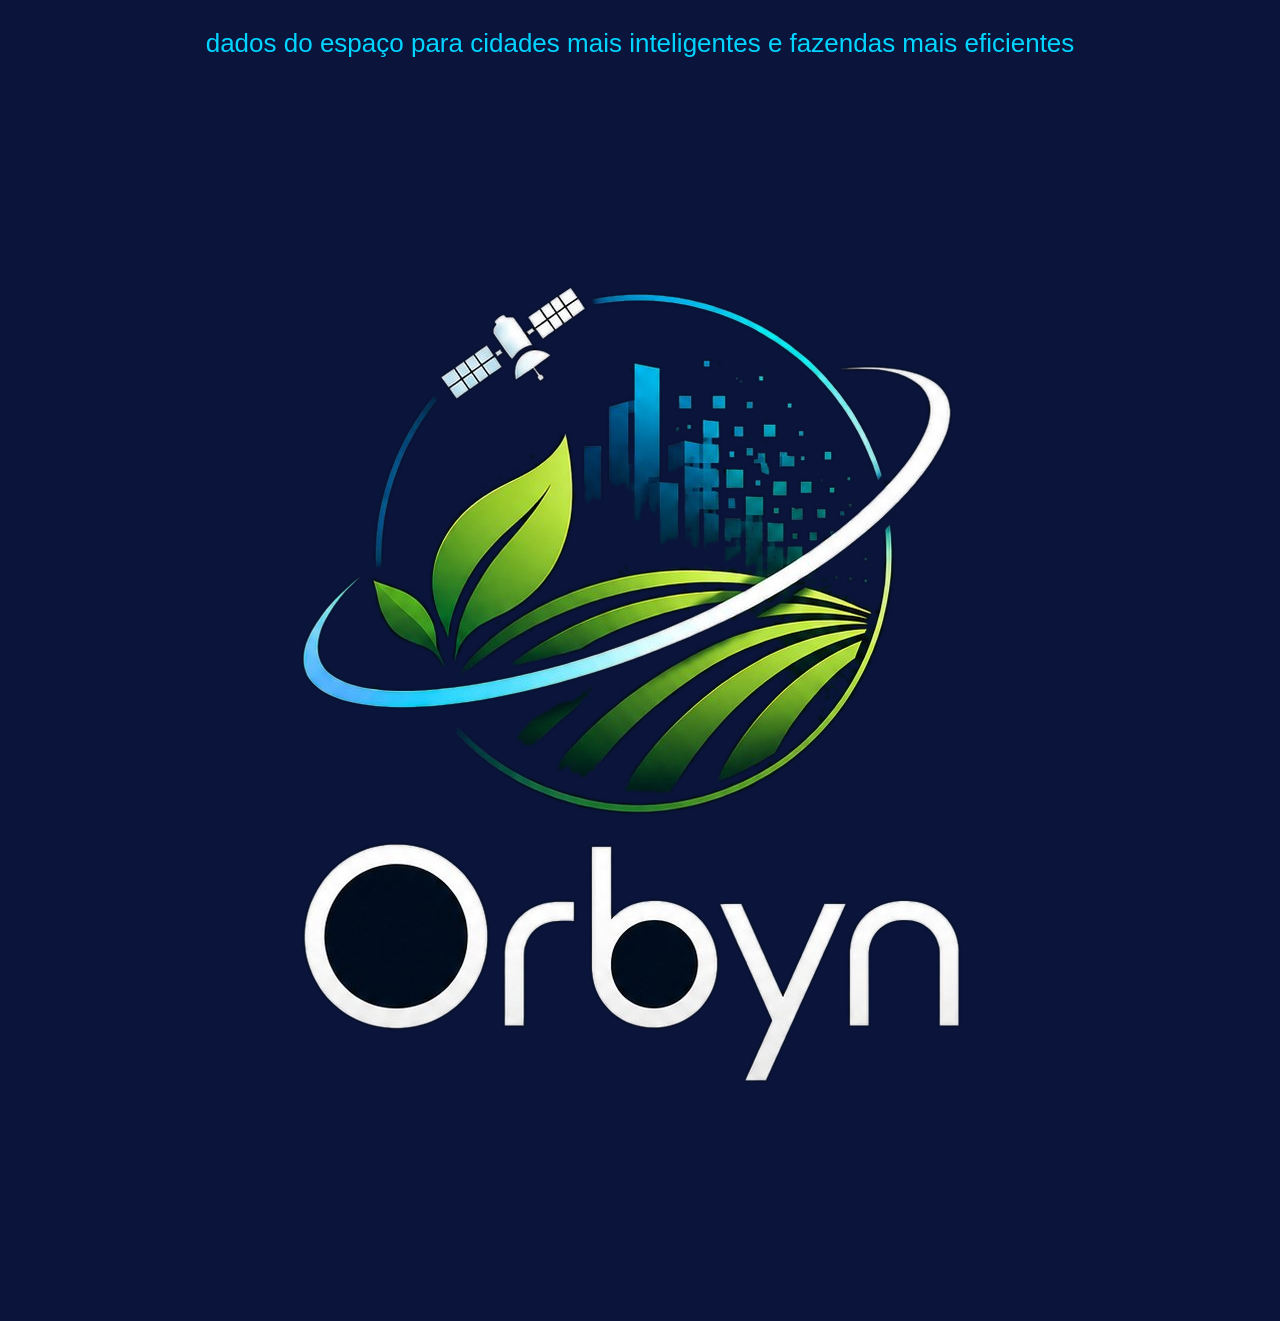
==== view/index.html @ e63648c9 "updt" ====
<!DOCTYPE html>
<html lang="en">
<head>
    <meta charset="UTF-8">
    <meta name="viewport" content="width=, initial-scale=1.0">
    <title>Orbyn</title>
    <link rel="stylesheet" href="style/style.css">
</head>
<body>      
<h1 class="frase">
 dados do espaço para cidades mais inteligentes e fazendas mais eficientes
</h1>

<section>
<img src="img/orbyn_logo_sem_fundo (1).png" >
</section>

</body>
</html>
---- view/style/style.css ----
*{margin:0;padding:0;box-sizing:border-box}
body{
  background:#0b153b;
  color:#18c944;
  font:17px/1.8 Nunito,sans-serif
}
a{text-decoration:none;color:inherit}
img{max-width:100%;display:block}

.hero{
  text-align:center;
  padding:100px 20px 80px;
  background:
  radial-gradient(circle at 30% 0%,#013644c0,transparent 60%),
  radial-gradient(circle at 80% 80%,#3708cf8a,transparent 55%)
}  
.frase{
  text-align:center;
  font-size:26px;
  font-weight:400;
  margin-top:20px;
  color: #00d4ff;
  font-family: Verdana, Geneva, Tahoma, sans-serif;
}
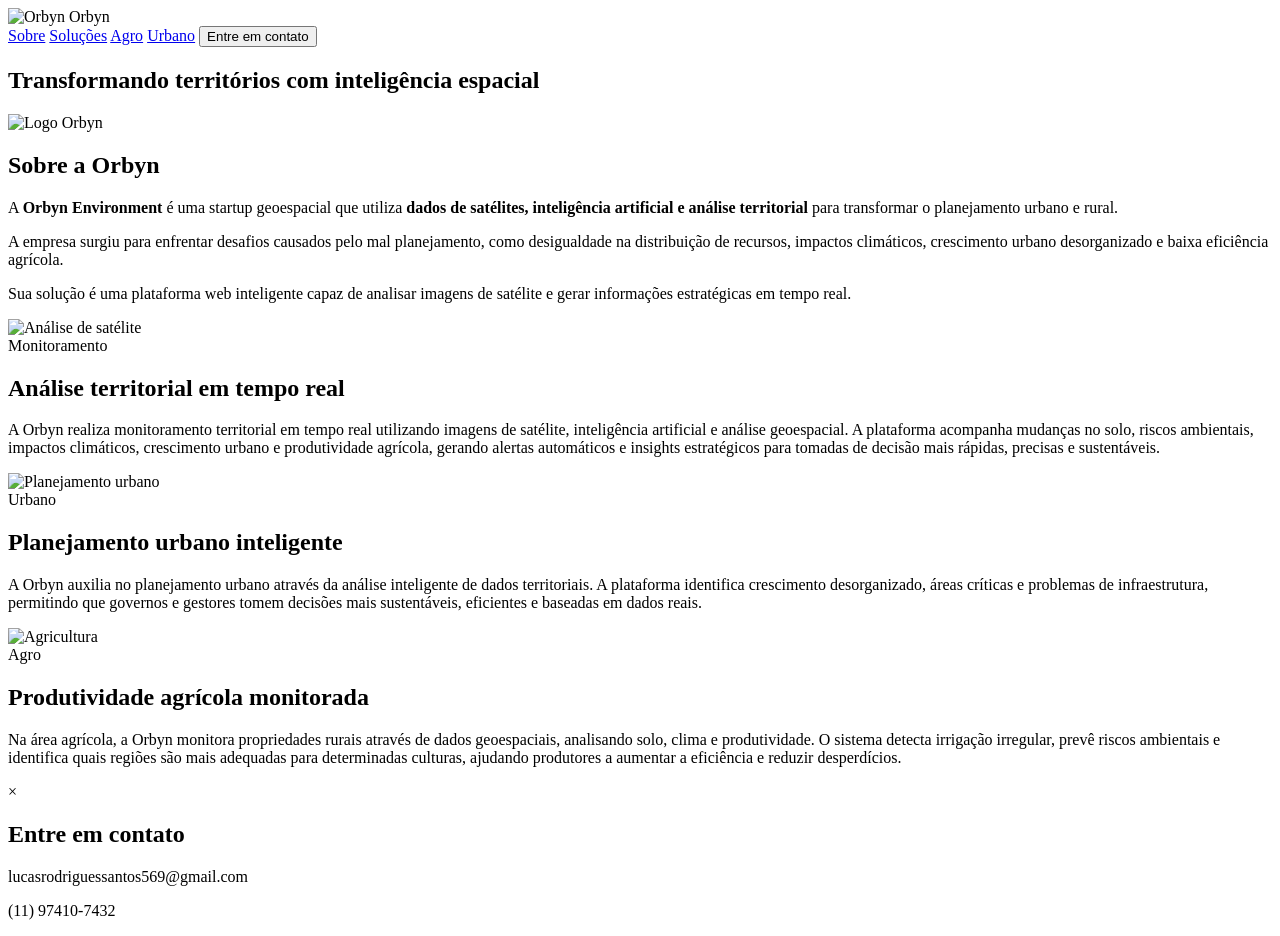
==== commit 291471a5: "Update index.html" ====
--- a/view/index.html
+++ b/view/index.html
@@ -1,20 +1,159 @@
+<!DOCTYPE html>
+<html lang="pt-BR">
+<head>
+<meta charset="UTF-8">
+<meta name="viewport" content="width=device-width, initial-scale=1.0">
 
-<!DOCTYPE html>
-<html lang="en">
-<head>
-    <meta charset="UTF-8">
-    <meta name="viewport" content="width=, initial-scale=1.0">
-    <title>Orbyn</title>
-    <link rel="stylesheet" href="style/style.css">
+<title>Orbyn</title>
+
+<link rel="stylesheet" href="style.css">
+
+<link rel="preconnect" href="https://fonts.googleapis.com">
+<link rel="preconnect" href="https://fonts.gstatic.com" crossorigin>
+
+<link href="https://fonts.googleapis.com/css2?family=Orbitron:wght@400;600;700&family=Inter:wght@300;400;500;600;700&display=swap" rel="stylesheet">
 </head>
-<body>      
+
+<body>
+
+<header class="cabecalho">
+
+<div class="logo-header">
+<img src="orbyn_logo_sem_fundo (1).png" alt="Orbyn">
+<span>Orbyn</span>
+</div>
+
+<nav class="menu">
+<a href="#sobre">Sobre</a>
+<a href="#solucoes">Soluções</a>
+<a href="#agricultura">Agro</a>
+<a href="#urbano">Urbano</a>
+
+<button class="btn-contato" onclick="abrirContato()">
+Entre em contato
+</button>
+
+</nav>
+
+</header>
+
+<section class="hero">
+
 <h1 class="frase">
- dados do espaço para cidades mais inteligentes e fazendas mais eficientes
+Transformando territórios com inteligência espacial
 </h1>
 
-<section>
-<img src="img/orbyn_logo_sem_fundo (1).png" >
+<img src="orbyn_logo_sem_fundo (1).png" alt="Logo Orbyn">
+
 </section>
+
+<section id="sobre" class="sobre-orbyn">
+
+<div class="sobre-texto">
+
+<h2>Sobre a Orbyn</h2>
+
+<p>
+A <strong>Orbyn Environment</strong> é uma startup geoespacial que utiliza
+<strong>dados de satélites, inteligência artificial e análise territorial</strong>
+para transformar o planejamento urbano e rural.
+</p>
+
+<p>
+A empresa surgiu para enfrentar desafios causados pelo mal planejamento,
+como desigualdade na distribuição de recursos, impactos climáticos,
+crescimento urbano desorganizado e baixa eficiência agrícola.
+</p>
+
+<p>
+Sua solução é uma plataforma web inteligente capaz de analisar imagens
+de satélite e gerar informações estratégicas em tempo real.
+</p>
+
+</div>
+
+</section>
+
+<section id="solucoes" class="secao-destaque">
+
+<img src="1.avif" alt="Análise de satélite">
+
+<div class="secao-texto">
+
+<span class="secao-tag">Monitoramento</span>
+
+<h2>Análise territorial em tempo real</h2>
+
+<p>
+A Orbyn realiza monitoramento territorial em tempo real utilizando imagens de satélite, inteligência artificial e análise geoespacial. A plataforma acompanha mudanças no solo, riscos ambientais, impactos climáticos, crescimento urbano e produtividade agrícola, gerando alertas automáticos e insights estratégicos para tomadas de decisão mais rápidas, precisas e sustentáveis.
+</p>
+
+</div>
+
+</section>
+
+<section id="urbano" class="secao-destaque invertida">
+
+<img src="2.avif" alt="Planejamento urbano">
+
+<div class="secao-texto">
+
+<span class="secao-tag">Urbano</span>
+
+<h2>Planejamento urbano inteligente</h2>
+
+<p>
+A Orbyn auxilia no planejamento urbano através da análise inteligente de dados territoriais. A plataforma identifica crescimento desorganizado, áreas críticas e problemas de infraestrutura, permitindo que governos e gestores tomem decisões mais sustentáveis, eficientes e baseadas em dados reais.
+</p>
+
+</div>
+
+</section>
+
+<section id="agricultura" class="secao-destaque">
+
+<img src="3.avif" alt="Agricultura">
+
+<div class="secao-texto">
+
+<span class="secao-tag">Agro</span>
+
+<h2>Produtividade agrícola monitorada</h2>
+
+<p>
+Na área agrícola, a Orbyn monitora propriedades rurais através de dados geoespaciais, analisando solo, clima e produtividade. O sistema detecta irrigação irregular, prevê riscos ambientais e identifica quais regiões são mais adequadas para determinadas culturas, ajudando produtores a aumentar a eficiência e reduzir desperdícios.
+</p>
+
+</div>
+
+</section>
+
+<div id="modalContato" class="modal">
+
+<div class="modal-box">
+
+<span class="fechar" onclick="fecharContato()">&times;</span>
+
+<h2>Entre em contato</h2>
+
+<p>lucasrodriguessantos569@gmail.com</p>
+<p>(11) 97410-7432</p>
+
+</div>
+
+</div>
+
+<script>
+
+function abrirContato(){
+document.getElementById("modalContato").style.display="flex";
+}
+
+function fecharContato(){
+document.getElementById("modalContato").style.display="none";
+}
+
+</script>
 
 </body>
 </html>
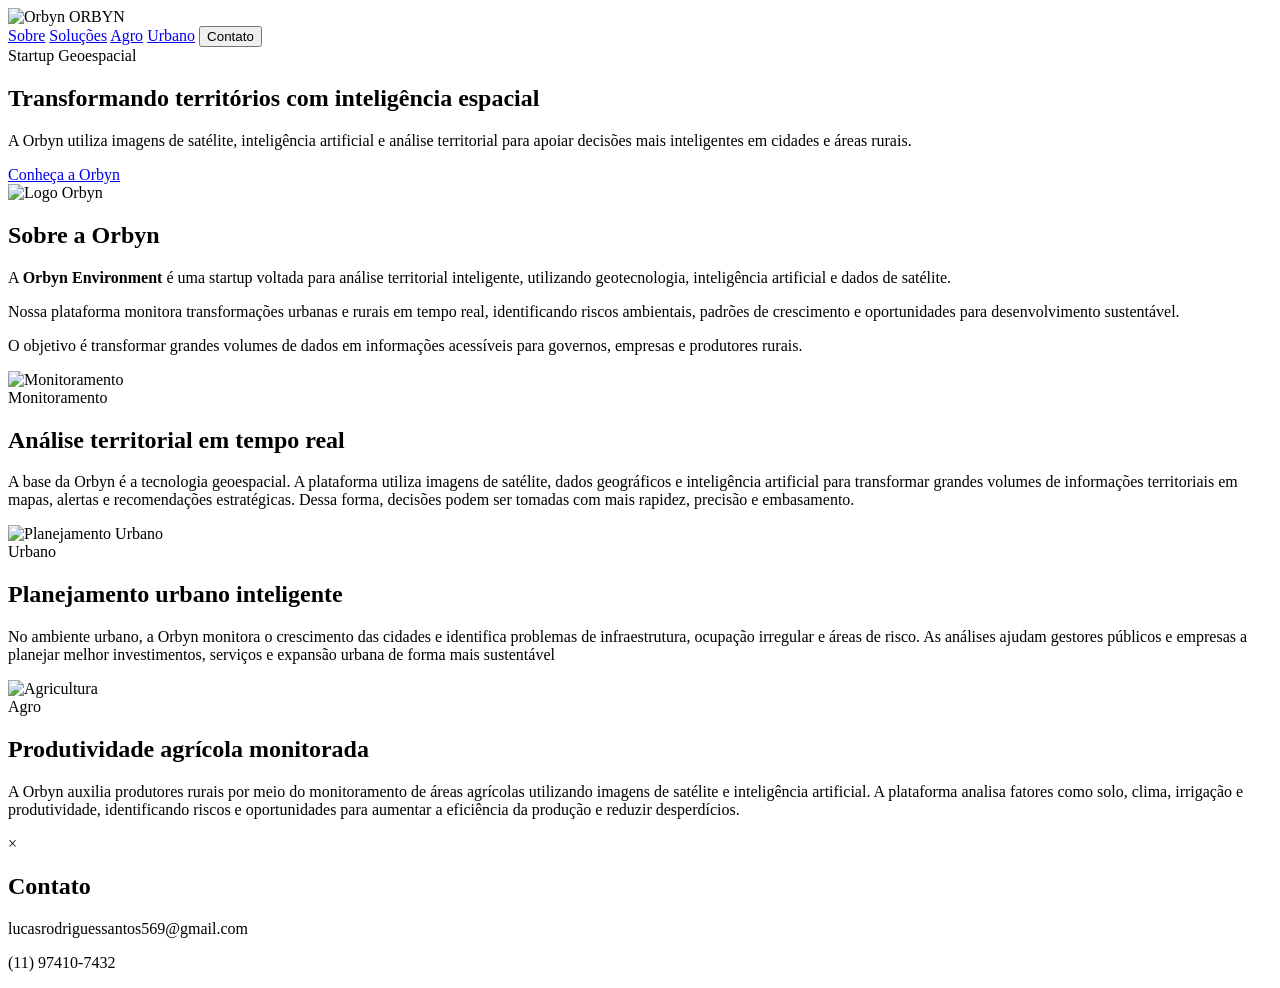
==== commit b80351e0: "Update index.html" ====
--- a/view/index.html
+++ b/view/index.html
@@ -1,10 +1,11 @@
 <!DOCTYPE html>
 <html lang="pt-BR">
+
 <head>
 <meta charset="UTF-8">
 <meta name="viewport" content="width=device-width, initial-scale=1.0">
 
-<title>Orbyn</title>
+<title>Orbyn Environment</title>
 
 <link rel="stylesheet" href="style.css">
 
@@ -20,7 +21,7 @@
 
 <div class="logo-header">
 <img src="orbyn_logo_sem_fundo (1).png" alt="Orbyn">
-<span>Orbyn</span>
+<span>ORBYN</span>
 </div>
 
 <nav class="menu">
@@ -30,20 +31,35 @@
 <a href="#urbano">Urbano</a>
 
 <button class="btn-contato" onclick="abrirContato()">
-Entre em contato
+Contato
 </button>
-
 </nav>
 
 </header>
 
 <section class="hero">
 
-<h1 class="frase">
+<div class="hero-texto">
+
+<span class="tag">Startup Geoespacial</span>
+
+<h1>
 Transformando territórios com inteligência espacial
 </h1>
 
+<p>
+A Orbyn utiliza imagens de satélite, inteligência artificial e análise territorial para apoiar decisões mais inteligentes em cidades e áreas rurais.
+</p>
+
+<a href="#sobre" class="btn-principal">
+Conheça a Orbyn
+</a>
+
+</div>
+
+<div class="hero-imagem">
 <img src="orbyn_logo_sem_fundo (1).png" alt="Logo Orbyn">
+</div>
 
 </section>
 
@@ -54,20 +70,15 @@
 <h2>Sobre a Orbyn</h2>
 
 <p>
-A <strong>Orbyn Environment</strong> é uma startup geoespacial que utiliza
-<strong>dados de satélites, inteligência artificial e análise territorial</strong>
-para transformar o planejamento urbano e rural.
+A <strong>Orbyn Environment</strong> é uma startup voltada para análise territorial inteligente, utilizando geotecnologia, inteligência artificial e dados de satélite.
 </p>
 
 <p>
-A empresa surgiu para enfrentar desafios causados pelo mal planejamento,
-como desigualdade na distribuição de recursos, impactos climáticos,
-crescimento urbano desorganizado e baixa eficiência agrícola.
+Nossa plataforma monitora transformações urbanas e rurais em tempo real, identificando riscos ambientais, padrões de crescimento e oportunidades para desenvolvimento sustentável.
 </p>
 
 <p>
-Sua solução é uma plataforma web inteligente capaz de analisar imagens
-de satélite e gerar informações estratégicas em tempo real.
+O objetivo é transformar grandes volumes de dados em informações acessíveis para governos, empresas e produtores rurais.
 </p>
 
 </div>
@@ -76,7 +87,7 @@
 
 <section id="solucoes" class="secao-destaque">
 
-<img src="1.avif" alt="Análise de satélite">
+<img src="1.avif" alt="Monitoramento">
 
 <div class="secao-texto">
 
@@ -85,7 +96,7 @@
 <h2>Análise territorial em tempo real</h2>
 
 <p>
-A Orbyn realiza monitoramento territorial em tempo real utilizando imagens de satélite, inteligência artificial e análise geoespacial. A plataforma acompanha mudanças no solo, riscos ambientais, impactos climáticos, crescimento urbano e produtividade agrícola, gerando alertas automáticos e insights estratégicos para tomadas de decisão mais rápidas, precisas e sustentáveis.
+A base da Orbyn é a tecnologia geoespacial. A plataforma utiliza imagens de satélite, dados geográficos e inteligência artificial para transformar grandes volumes de informações territoriais em mapas, alertas e recomendações estratégicas. Dessa forma, decisões podem ser tomadas com mais rapidez, precisão e embasamento.
 </p>
 
 </div>
@@ -94,7 +105,7 @@
 
 <section id="urbano" class="secao-destaque invertida">
 
-<img src="2.avif" alt="Planejamento urbano">
+<img src="2.avif" alt="Planejamento Urbano">
 
 <div class="secao-texto">
 
@@ -103,7 +114,7 @@
 <h2>Planejamento urbano inteligente</h2>
 
 <p>
-A Orbyn auxilia no planejamento urbano através da análise inteligente de dados territoriais. A plataforma identifica crescimento desorganizado, áreas críticas e problemas de infraestrutura, permitindo que governos e gestores tomem decisões mais sustentáveis, eficientes e baseadas em dados reais.
+No ambiente urbano, a Orbyn monitora o crescimento das cidades e identifica problemas de infraestrutura, ocupação irregular e áreas de risco. As análises ajudam gestores públicos e empresas a planejar melhor investimentos, serviços e expansão urbana de forma mais sustentável
 </p>
 
 </div>
@@ -121,7 +132,7 @@
 <h2>Produtividade agrícola monitorada</h2>
 
 <p>
-Na área agrícola, a Orbyn monitora propriedades rurais através de dados geoespaciais, analisando solo, clima e produtividade. O sistema detecta irrigação irregular, prevê riscos ambientais e identifica quais regiões são mais adequadas para determinadas culturas, ajudando produtores a aumentar a eficiência e reduzir desperdícios.
+A Orbyn auxilia produtores rurais por meio do monitoramento de áreas agrícolas utilizando imagens de satélite e inteligência artificial. A plataforma analisa fatores como solo, clima, irrigação e produtividade, identificando riscos e oportunidades para aumentar a eficiência da produção e reduzir desperdícios.
 </p>
 
 </div>
@@ -134,7 +145,7 @@
 
 <span class="fechar" onclick="fecharContato()">&times;</span>
 
-<h2>Entre em contato</h2>
+<h2>Contato</h2>
 
 <p>lucasrodriguessantos569@gmail.com</p>
 <p>(11) 97410-7432</p>
@@ -144,7 +155,6 @@
 </div>
 
 <script>
-
 function abrirContato(){
 document.getElementById("modalContato").style.display="flex";
 }
@@ -152,7 +162,6 @@
 function fecharContato(){
 document.getElementById("modalContato").style.display="none";
 }
-
 </script>
 
 </body>
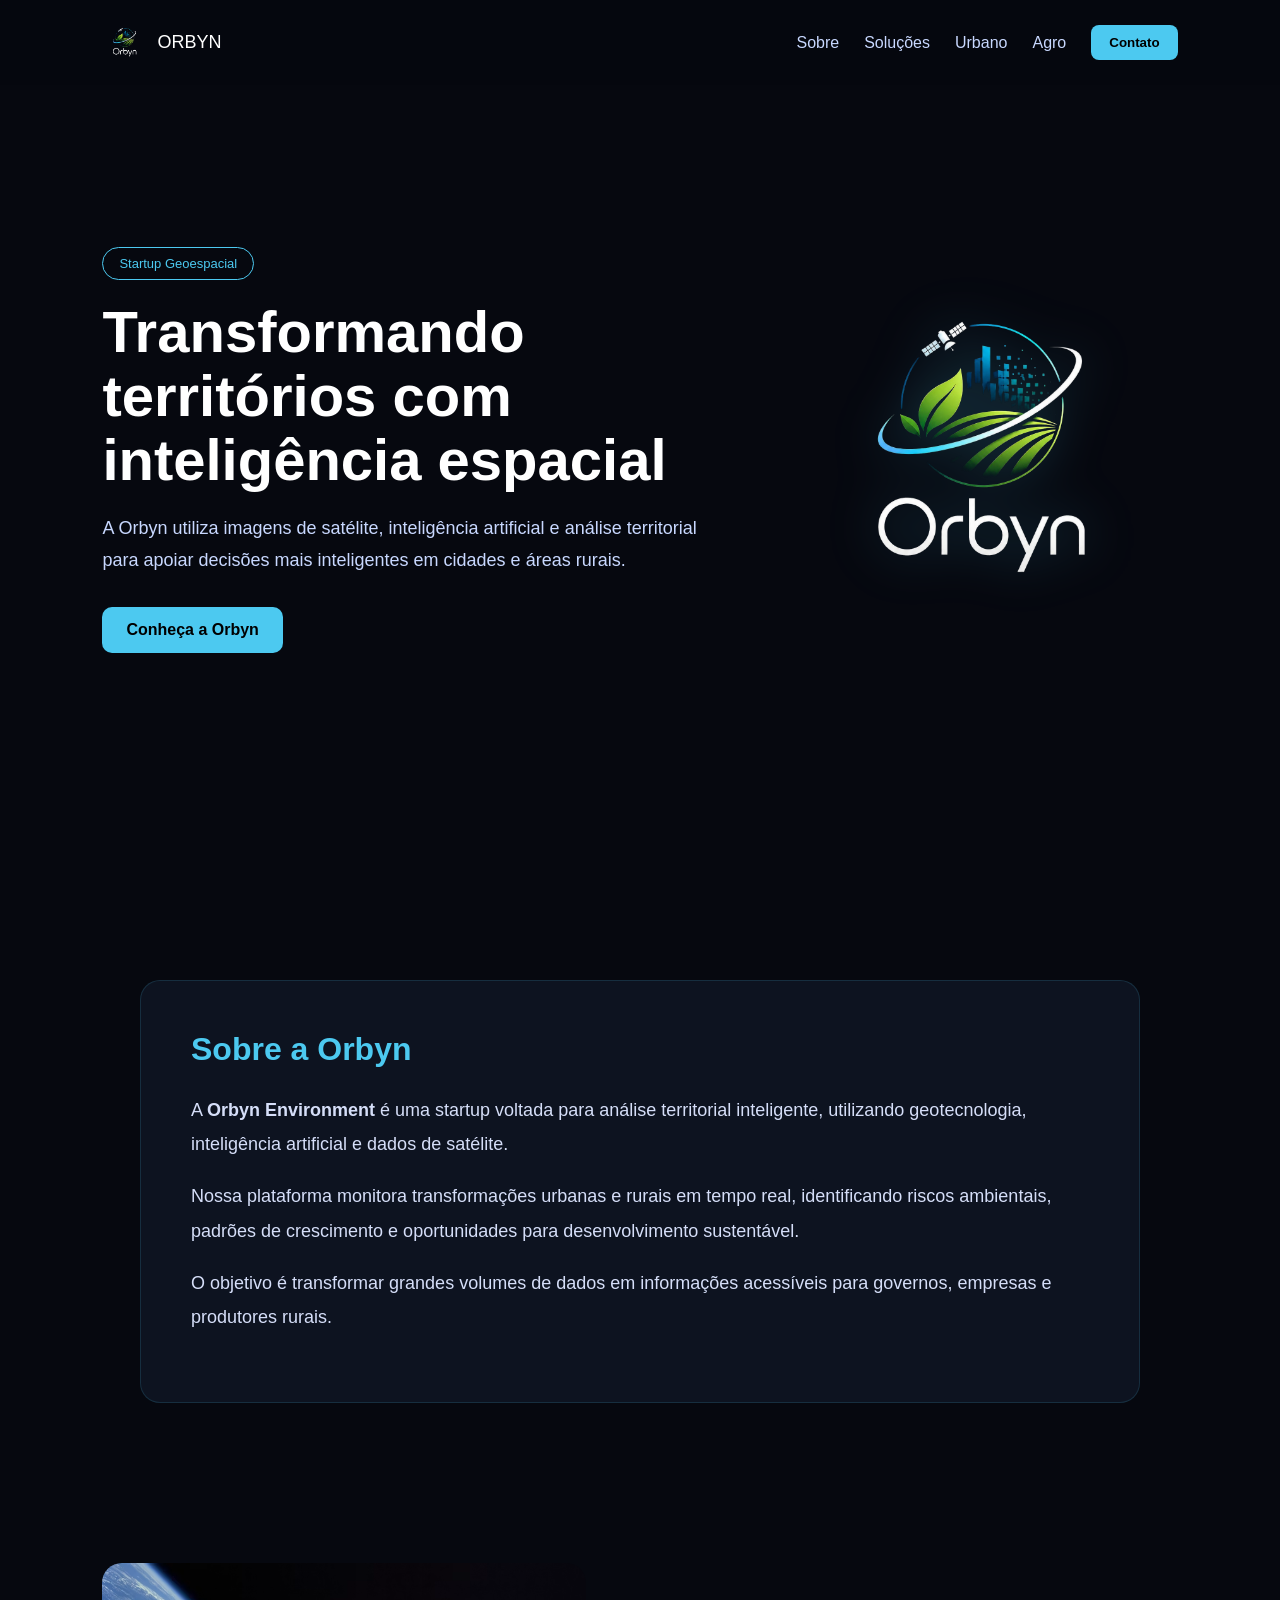
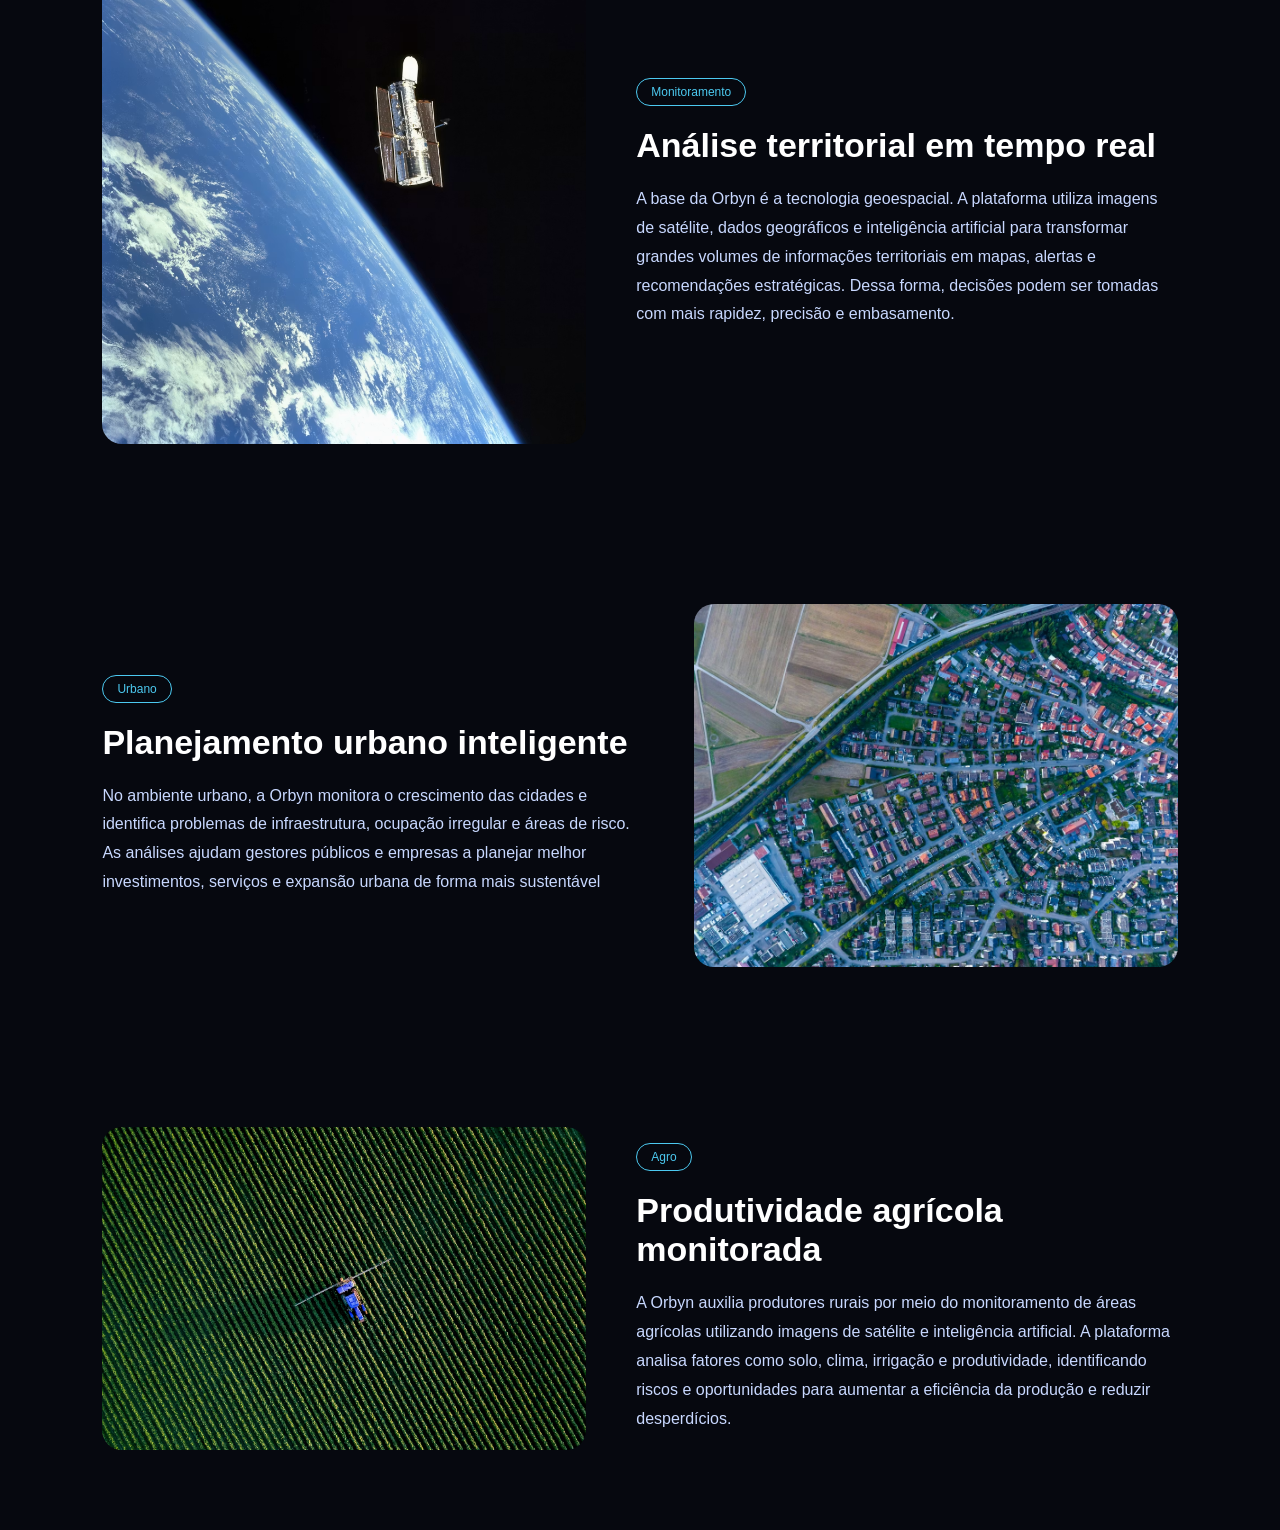
==== commit 2361e61d: "updates" ====
--- a/view/index.html
+++ b/view/index.html
@@ -7,7 +7,7 @@
 
 <title>Orbyn Environment</title>
 
-<link rel="stylesheet" href="style.css">
+<link rel="stylesheet" href="css/style.css">
 
 <link rel="preconnect" href="https://fonts.googleapis.com">
 <link rel="preconnect" href="https://fonts.gstatic.com" crossorigin>
@@ -20,15 +20,15 @@
 <header class="cabecalho">
 
 <div class="logo-header">
-<img src="orbyn_logo_sem_fundo (1).png" alt="Orbyn">
+<img src="img/orbyn_logo_sem_fundo2.png" alt="Orbyn">
 <span>ORBYN</span>
 </div>
 
 <nav class="menu">
 <a href="#sobre">Sobre</a>
 <a href="#solucoes">Soluções</a>
+<a href="#urbano">Urbano</a>
 <a href="#agricultura">Agro</a>
-<a href="#urbano">Urbano</a>
 
 <button class="btn-contato" onclick="abrirContato()">
 Contato
@@ -58,7 +58,7 @@
 </div>
 
 <div class="hero-imagem">
-<img src="orbyn_logo_sem_fundo (1).png" alt="Logo Orbyn">
+<img src="img/orbyn_logo_sem_fundo2.png" alt="Logo Orbyn">
 </div>
 
 </section>
@@ -87,7 +87,7 @@
 
 <section id="solucoes" class="secao-destaque">
 
-<img src="1.avif" alt="Monitoramento">
+<img src="img/1.avif" alt="Monitoramento">
 
 <div class="secao-texto">
 
@@ -105,7 +105,7 @@
 
 <section id="urbano" class="secao-destaque invertida">
 
-<img src="2.avif" alt="Planejamento Urbano">
+<img src="img/2.avif" alt="Planejamento Urbano">
 
 <div class="secao-texto">
 
@@ -123,7 +123,7 @@
 
 <section id="agricultura" class="secao-destaque">
 
-<img src="3.avif" alt="Agricultura">
+<img src="img/3.avif"" alt="Agricultura">
 
 <div class="secao-texto">
 
--- a/view/css/style.css
+++ b/view/css/style.css
@@ -0,0 +1,273 @@
+*{
+margin:0;
+padding:0;
+box-sizing:border-box;
+scroll-behavior:smooth;
+}
+
+body{
+background:#06080f;
+color:#fff;
+font-family:'Inter',sans-serif;
+overflow-x:hidden;
+}
+
+img{
+max-width:100%;
+display:block;
+}
+
+@keyframes aparecer{
+from{
+opacity:0;
+transform:translateY(30px);
+}
+to{
+opacity:1;
+transform:translateY(0);
+}
+}
+
+@keyframes flutuar{
+0%,100%{
+transform:translateY(0);
+}
+50%{
+transform:translateY(-15px);
+}
+}
+
+.cabecalho{
+position:fixed;
+top:0;
+left:0;
+width:100%;
+display:flex;
+justify-content:space-between;
+align-items:center;
+padding:20px 8%;
+background:rgba(6,8,15,.85);
+backdrop-filter:blur(10px);
+z-index:1000;
+}
+
+.logo-header{
+display:flex;
+align-items:center;
+gap:10px;
+}
+
+.logo-header img{
+width:45px;
+}
+
+.logo-header span{
+font-family:'Orbitron',sans-serif;
+font-size:18px;
+}
+
+.menu{
+display:flex;
+align-items:center;
+gap:25px;
+}
+
+.menu a{
+text-decoration:none;
+color:#c8d8ff;
+transition:.3s;
+}
+
+.menu a:hover{
+color:#4cc9f0;
+}
+
+.btn-contato{
+padding:10px 18px;
+border:none;
+background:#4cc9f0;
+border-radius:8px;
+font-weight:600;
+cursor:pointer;
+}
+.hero{
+min-height:100vh;
+display:flex;
+align-items:center;
+justify-content:center;
+gap:80px;
+padding:0 8%;
+}
+
+.hero-texto{
+max-width:600px;
+animation:aparecer 1s;
+}
+
+.tag{
+display:inline-block;
+padding:8px 16px;
+border:1px solid #4cc9f0;
+border-radius:20px;
+color:#4cc9f0;
+margin-bottom:20px;
+font-size:13px;
+}
+
+.hero h1{
+font-size:58px;
+line-height:1.1;
+font-family:'Orbitron',sans-serif;
+margin-bottom:20px;
+}
+
+.hero p{
+font-size:18px;
+line-height:1.8;
+color:#c8d8ff;
+margin-bottom:30px;
+}
+
+.btn-principal{
+display:inline-block;
+padding:14px 24px;
+background:#4cc9f0;
+color:#000;
+text-decoration:none;
+font-weight:600;
+border-radius:10px;
+}
+
+.hero-imagem img{
+width:420px;
+animation:flutuar 4s ease-in-out infinite;
+filter:drop-shadow(0 0 25px rgba(76,201,240,.3));
+}
+
+.sobre-orbyn{
+padding:80px 8%;
+display:flex;
+justify-content:center;
+}
+
+.sobre-texto{
+max-width:1000px;
+padding:50px;
+background:#0d1320;
+border-radius:20px;
+border:1px solid rgba(76,201,240,.15);
+}
+.sobre-texto h2{
+font-size:32px;
+margin-bottom:25px;
+color:#4cc9f0;
+font-family:'Orbitron',sans-serif;
+}
+
+.sobre-texto p{
+font-size:18px;
+line-height:1.9;
+margin-bottom:18px;
+color:#d5def8;
+}
+
+.secao-destaque{
+display:flex;
+align-items:center;
+gap:50px;
+padding:80px 8%;
+}
+
+.secao-destaque img{
+width:45%;
+border-radius:20px;
+}
+
+.invertida{
+flex-direction:row-reverse;
+}
+
+.secao-texto{
+flex:1;
+}
+
+.secao-tag{
+display:inline-block;
+padding:6px 14px;
+border:1px solid #4cc9f0;
+border-radius:20px;
+color:#4cc9f0;
+font-size:12px;
+margin-bottom:20px;
+}
+
+.secao-texto h2{
+font-size:34px;
+margin-bottom:20px;
+font-family:'Orbitron',sans-serif;
+}
+.secao-texto p{
+line-height:1.8;
+color:#c8d8ff;
+}
+
+.modal{
+display:none;
+position:fixed;
+inset:0;
+background:rgba(0,0,0,.8);
+justify-content:center;
+align-items:center;
+}
+
+.modal-box{
+background:#111827;
+padding:35px;
+border-radius:15px;
+position:relative;
+text-align:center;
+width:320px;
+}
+
+.fechar{
+position:absolute;
+top:10px;
+right:15px;
+font-size:28px;
+cursor:pointer;
+}
+@media(max-width:900px){
+
+.hero{
+flex-direction:column-reverse;
+text-align:center;
+padding:120px 20px 60px;
+gap:30px;
+}
+
+.hero h1{
+font-size:36px;
+}
+
+.hero-imagem img{
+width:260px;
+}
+
+.secao-destaque,
+.invertida{
+flex-direction:column;
+}
+
+.secao-destaque img{
+width:100%;
+}
+
+.menu{
+display:none;
+}
+
+.sobre-texto{
+padding:30px;
+}
+
+}
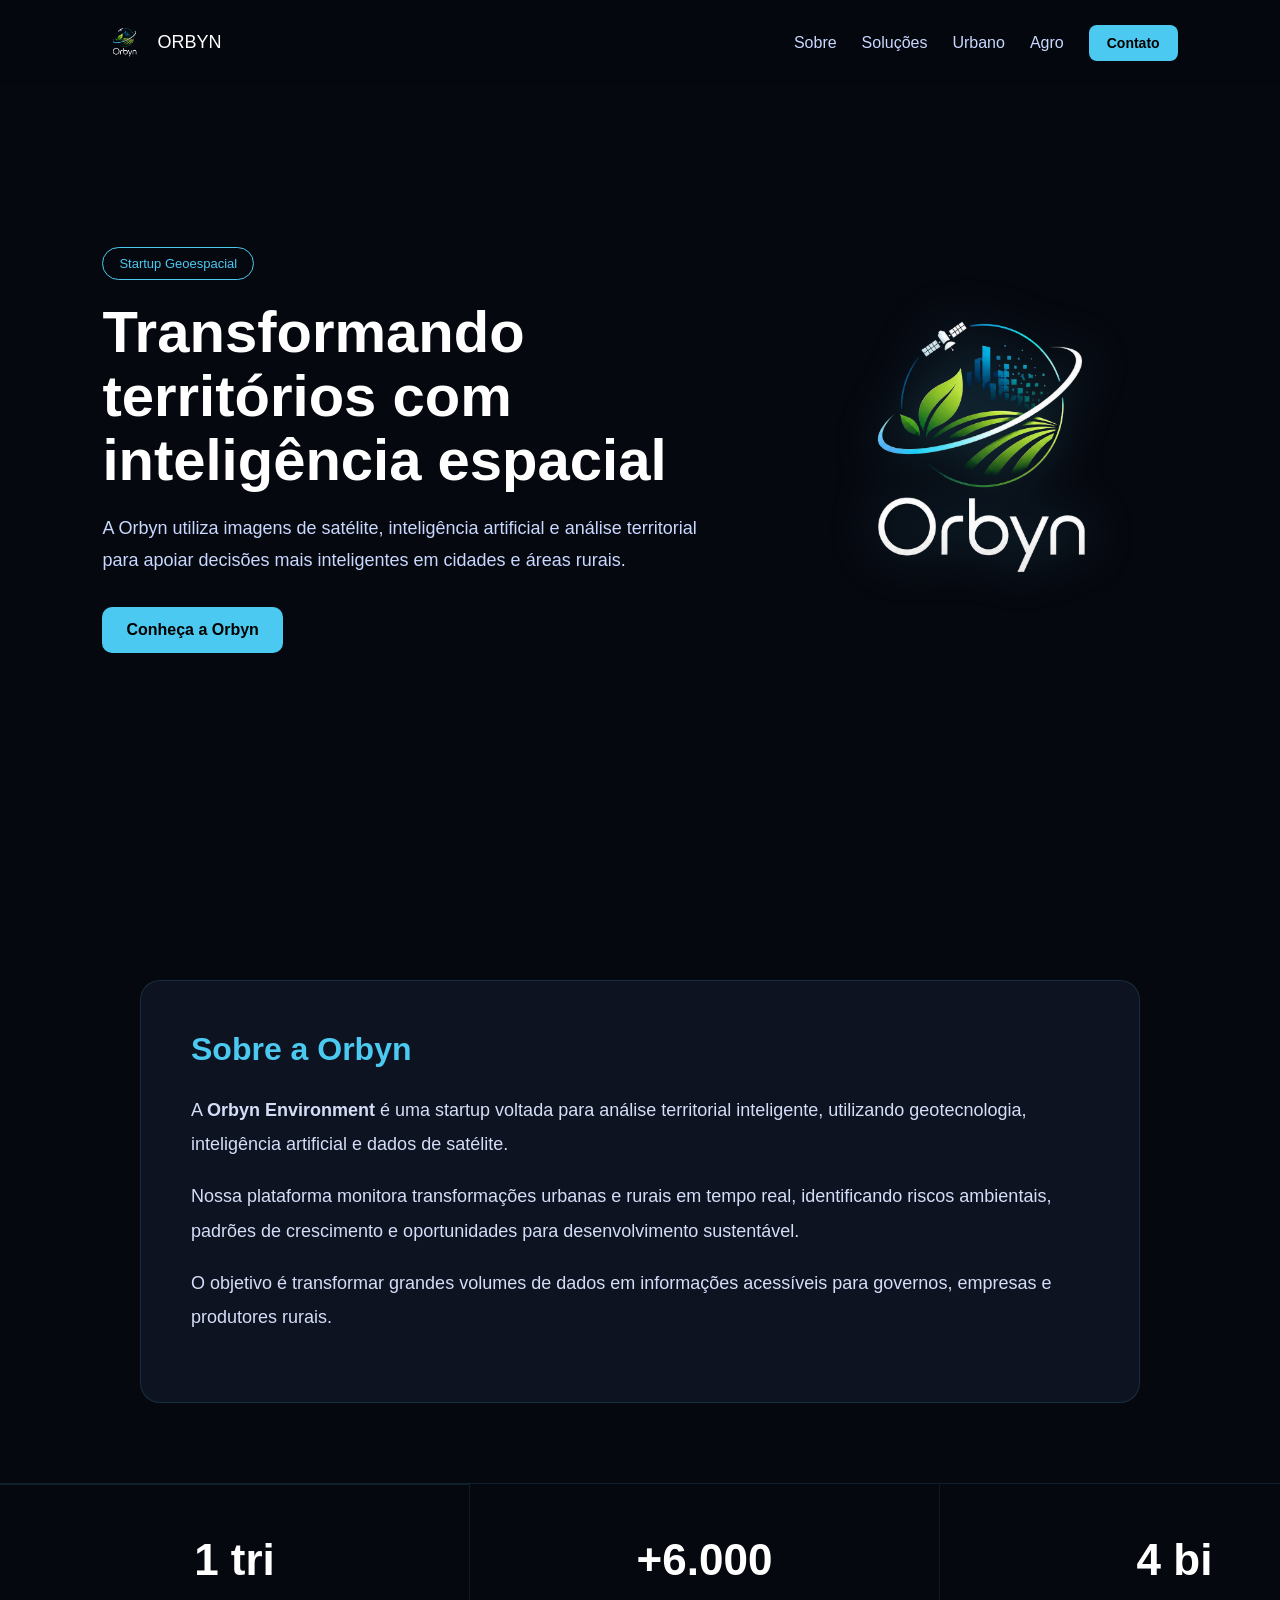
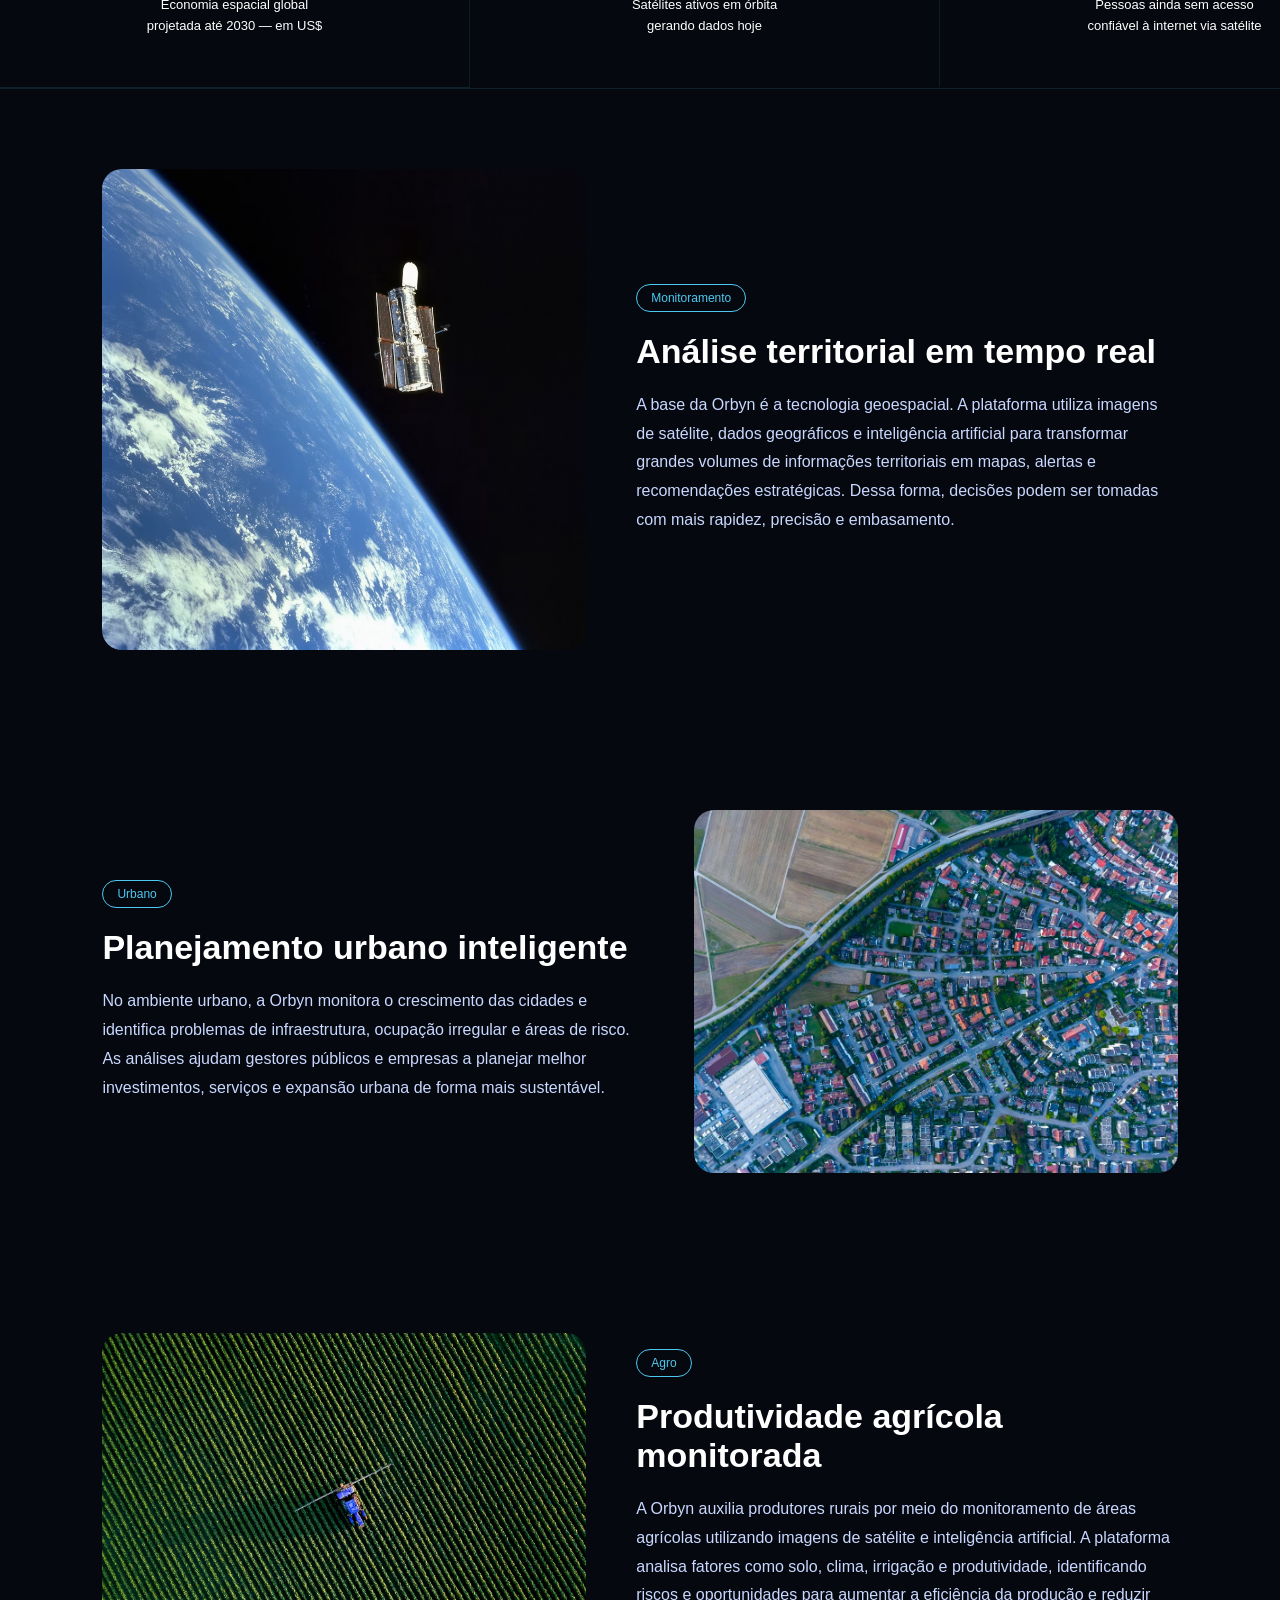
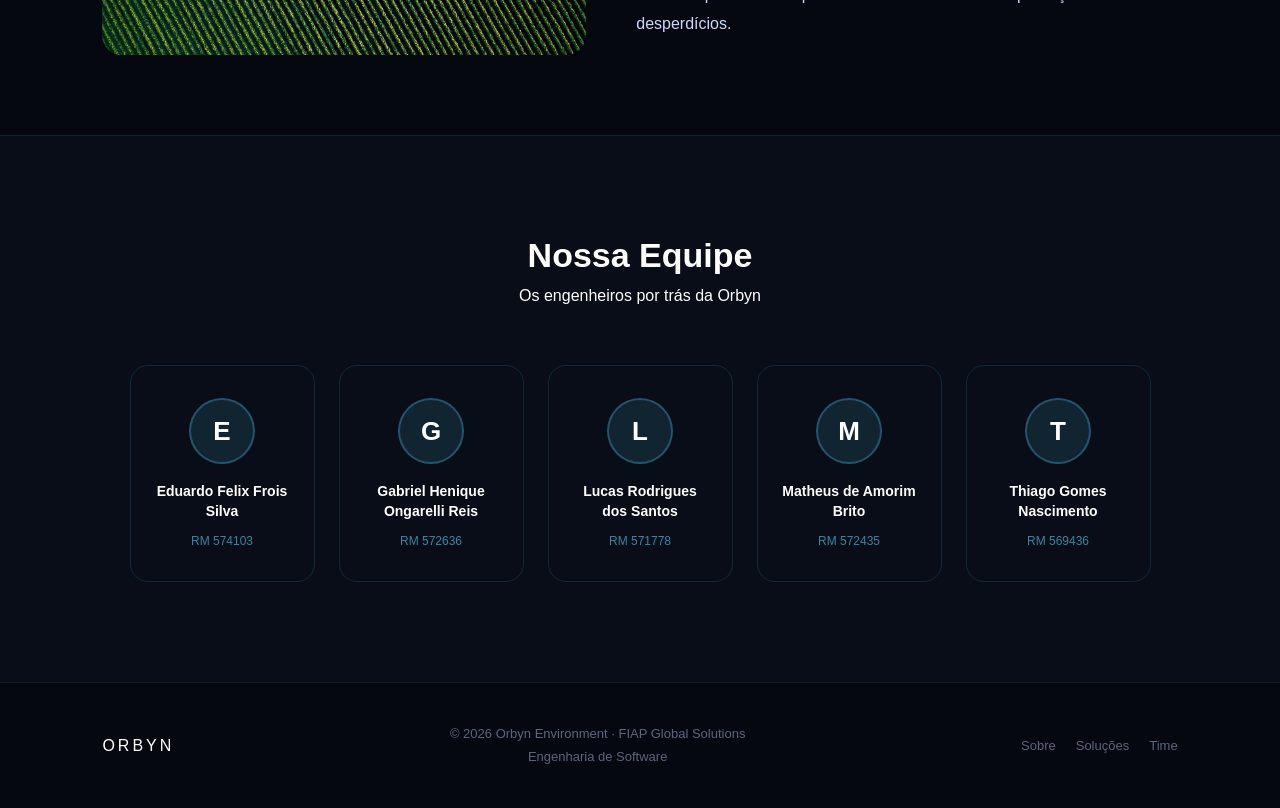
==== commit 0880fb6d: "Update index.html" ====
--- a/view/index.html
+++ b/view/index.html
@@ -1,17 +1,13 @@
 <!DOCTYPE html>
-<html lang="pt-BR">
+<html lang="pt-BR" data-tema="escuro">
 
 <head>
 <meta charset="UTF-8">
 <meta name="viewport" content="width=device-width, initial-scale=1.0">
-
 <title>Orbyn Environment</title>
-
 <link rel="stylesheet" href="css/style.css">
-
 <link rel="preconnect" href="https://fonts.googleapis.com">
 <link rel="preconnect" href="https://fonts.gstatic.com" crossorigin>
-
 <link href="https://fonts.googleapis.com/css2?family=Orbitron:wght@400;600;700&family=Inter:wght@300;400;500;600;700&display=swap" rel="stylesheet">
 </head>
 
@@ -19,150 +15,173 @@
 
 <header class="cabecalho">
 
-<div class="logo-header">
-<img src="img/orbyn_logo_sem_fundo2.png" alt="Orbyn">
-<span>ORBYN</span>
-</div>
+  <div class="logo-header">
+    <img src="img/orbyn_logo_sem_fundo2.png" alt="Orbyn">
+    <span>ORBYN</span>
+  </div>
 
-<nav class="menu">
-<a href="#sobre">Sobre</a>
-<a href="#solucoes">Soluções</a>
-<a href="#urbano">Urbano</a>
-<a href="#agricultura">Agro</a>
+  <nav class="menu">
+    <a href="#sobre">Sobre</a>
+    <a href="#solucoes">Soluções</a>
+    <a href="#urbano">Urbano</a>
+    <a href="#agricultura">Agro</a>
 
-<button class="btn-contato" onclick="abrirContato()">
-Contato
-</button>
-</nav>
+    <button class="btn-contato" onclick="abrirContato()">
+      Contato
+    </button>
+  </nav>
 
 </header>
 
 <section class="hero">
 
-<div class="hero-texto">
+  <div class="hero-texto">
+    <span class="tag">Startup Geoespacial</span>
+    <h1>Transformando territórios com inteligência espacial</h1>
+    <p>A Orbyn utiliza imagens de satélite, inteligência artificial e análise territorial para apoiar decisões mais inteligentes em cidades e áreas rurais.</p>
+    <a href="#sobre" class="btn-principal">Conheça a Orbyn</a>
+  </div>
 
-<span class="tag">Startup Geoespacial</span>
-
-<h1>
-Transformando territórios com inteligência espacial
-</h1>
-
-<p>
-A Orbyn utiliza imagens de satélite, inteligência artificial e análise territorial para apoiar decisões mais inteligentes em cidades e áreas rurais.
-</p>
-
-<a href="#sobre" class="btn-principal">
-Conheça a Orbyn
-</a>
-
-</div>
-
-<div class="hero-imagem">
-<img src="img/orbyn_logo_sem_fundo2.png" alt="Logo Orbyn">
-</div>
+  <div class="hero-imagem">
+    <img src="img/orbyn_logo_sem_fundo2.png" alt="Logo Orbyn">
+  </div>
 
 </section>
 
 <section id="sobre" class="sobre-orbyn">
 
-<div class="sobre-texto">
+  <div class="sobre-texto">
+    <h2>Sobre a Orbyn</h2>
+    <p>A <strong>Orbyn Environment</strong> é uma startup voltada para análise territorial inteligente, utilizando geotecnologia, inteligência artificial e dados de satélite.</p>
+    <p>Nossa plataforma monitora transformações urbanas e rurais em tempo real, identificando riscos ambientais, padrões de crescimento e oportunidades para desenvolvimento sustentável.</p>
+    <p>O objetivo é transformar grandes volumes de dados em informações acessíveis para governos, empresas e produtores rurais.</p>
+  </div>
 
-<h2>Sobre a Orbyn</h2>
+</section>
 
-<p>
-A <strong>Orbyn Environment</strong> é uma startup voltada para análise territorial inteligente, utilizando geotecnologia, inteligência artificial e dados de satélite.
-</p>
+<section id="stats" class="stats">
 
-<p>
-Nossa plataforma monitora transformações urbanas e rurais em tempo real, identificando riscos ambientais, padrões de crescimento e oportunidades para desenvolvimento sustentável.
-</p>
+  <div class="stats">
 
-<p>
-O objetivo é transformar grandes volumes de dados em informações acessíveis para governos, empresas e produtores rurais.
-</p>
+    <div class="stat-item">
+      <div class="stat-numero" data-alvo="1" data-sufixo=" tri">1 tri</div>
+      <div class="stat-descricao">Economia espacial global projetada até 2030 — em US$</div>
+    </div>
 
-</div>
+    <div class="stat-item">
+      <div class="stat-numero" data-alvo="6000" data-prefixo="+">+6.000</div>
+      <div class="stat-descricao">Satélites ativos em órbita gerando dados hoje</div>
+    </div>
+
+    <div class="stat-item">
+      <div class="stat-numero" data-alvo="4" data-sufixo=" bi">4 bi</div>
+      <div class="stat-descricao">Pessoas ainda sem acesso confiável à internet via satélite</div>
+    </div>
+
+    <div class="stat-item">
+      <div class="stat-numero" data-alvo="4" data-sufixo=" APIs">4 APIs</div>
+      <div class="stat-descricao">APIs abertas: NASA, ESA, INPE e Copernicus gratuitas</div>
+    </div>
+
+  </div>
 
 </section>
 
 <section id="solucoes" class="secao-destaque">
+  <img src="img/1.avif" alt="Monitoramento">
+  <div class="secao-texto">
+    <span class="secao-tag">Monitoramento</span>
+    <h2>Análise territorial em tempo real</h2>
+    <p>A base da Orbyn é a tecnologia geoespacial. A plataforma utiliza imagens de satélite, dados geográficos e inteligência artificial para transformar grandes volumes de informações territoriais em mapas, alertas e recomendações estratégicas. Dessa forma, decisões podem ser tomadas com mais rapidez, precisão e embasamento.</p>
+  </div>
+</section>
 
-<img src="img/1.avif" alt="Monitoramento">
+<section id="urbano" class="secao-destaque invertida">
+  <img src="img/2.avif" alt="Planejamento Urbano">
+  <div class="secao-texto">
+    <span class="secao-tag">Urbano</span>
+    <h2>Planejamento urbano inteligente</h2>
+    <p>No ambiente urbano, a Orbyn monitora o crescimento das cidades e identifica problemas de infraestrutura, ocupação irregular e áreas de risco. As análises ajudam gestores públicos e empresas a planejar melhor investimentos, serviços e expansão urbana de forma mais sustentável.</p>
+  </div>
+</section>
 
-<div class="secao-texto">
+<section id="agricultura" class="secao-destaque">
+  <img src="img/3.avif" alt="Agricultura">
+  <div class="secao-texto">
+    <span class="secao-tag">Agro</span>
+    <h2>Produtividade agrícola monitorada</h2>
+    <p>A Orbyn auxilia produtores rurais por meio do monitoramento de áreas agrícolas utilizando imagens de satélite e inteligência artificial. A plataforma analisa fatores como solo, clima, irrigação e produtividade, identificando riscos e oportunidades para aumentar a eficiência da produção e reduzir desperdícios.</p>
+  </div>
+</section>
 
-<span class="secao-tag">Monitoramento</span>
+<div id="modalContato" class="modal">
+  <div class="modal-box">
+    <span class="fechar" onclick="fecharContato()">&times;</span>
+    <h2>Contato</h2>
+    <div class="contato-item">
+      <div class="label">E-mail</div>
+      lucasrodriguessantos569@gmail.com
+    </div>
+  </div>
+</div>
 
-<h2>Análise territorial em tempo real</h2>
+<section id="time" class="secao-time revelar">
 
-<p>
-A base da Orbyn é a tecnologia geoespacial. A plataforma utiliza imagens de satélite, dados geográficos e inteligência artificial para transformar grandes volumes de informações territoriais em mapas, alertas e recomendações estratégicas. Dessa forma, decisões podem ser tomadas com mais rapidez, precisão e embasamento.
-</p>
+  <h2>Nossa Equipe</h2>
+  <p class="subtitulo">Os engenheiros por trás da Orbyn</p>
 
-</div>
+  <div class="cards-time">
+
+    <div class="card-pessoa">
+      <div class="avatar">E</div>
+      <h3>Eduardo Felix Frois Silva</h3>
+      <span>RM 574103</span>
+    </div>
+
+    <div class="card-pessoa">
+      <div class="avatar">G</div>
+      <h3>Gabriel Henique Ongarelli Reis</h3>
+      <span>RM 572636</span>
+    </div>
+
+    <div class="card-pessoa">
+      <div class="avatar">L</div>
+      <h3>Lucas Rodrigues dos Santos</h3>
+      <span>RM 571778</span>
+    </div>
+
+    <div class="card-pessoa">
+      <div class="avatar">M</div>
+      <h3>Matheus de Amorim Brito</h3>
+      <span>RM 572435</span>
+    </div>
+
+    <div class="card-pessoa">
+      <div class="avatar">T</div>
+      <h3>Thiago Gomes Nascimento</h3>
+      <span>RM 569436</span>
+    </div>
+
+  </div>
 
 </section>
 
-<section id="urbano" class="secao-destaque invertida">
+<button id="btnTopo" class="btnTopo">⬆</button>
 
-<img src="img/2.avif" alt="Planejamento Urbano">
+<footer>
+  <div class="footer-logo">ORBYN</div>
+  <p class="footer-texto">
+    © 2026 Orbyn Environment · FIAP Global Solutions<br>
+    Engenharia de Software
+  </p>
+  <nav class="footer-links">
+    <a href="#sobre">Sobre</a>
+    <a href="#solucoes">Soluções</a>
+    <a href="#time">Time</a>
+  </nav>
+</footer>
 
-<div class="secao-texto">
-
-<span class="secao-tag">Urbano</span>
-
-<h2>Planejamento urbano inteligente</h2>
-
-<p>
-No ambiente urbano, a Orbyn monitora o crescimento das cidades e identifica problemas de infraestrutura, ocupação irregular e áreas de risco. As análises ajudam gestores públicos e empresas a planejar melhor investimentos, serviços e expansão urbana de forma mais sustentável
-</p>
-
-</div>
-
-</section>
-
-<section id="agricultura" class="secao-destaque">
-
-<img src="img/3.avif"" alt="Agricultura">
-
-<div class="secao-texto">
-
-<span class="secao-tag">Agro</span>
-
-<h2>Produtividade agrícola monitorada</h2>
-
-<p>
-A Orbyn auxilia produtores rurais por meio do monitoramento de áreas agrícolas utilizando imagens de satélite e inteligência artificial. A plataforma analisa fatores como solo, clima, irrigação e produtividade, identificando riscos e oportunidades para aumentar a eficiência da produção e reduzir desperdícios.
-</p>
-
-</div>
-
-</section>
-
-<div id="modalContato" class="modal">
-
-<div class="modal-box">
-
-<span class="fechar" onclick="fecharContato()">&times;</span>
-
-<h2>Contato</h2>
-
-<p>lucasrodriguessantos569@gmail.com</p>
-<p>(11) 97410-7432</p>
-
-</div>
-
-</div>
-
-<script>
-function abrirContato(){
-document.getElementById("modalContato").style.display="flex";
-}
-
-function fecharContato(){
-document.getElementById("modalContato").style.display="none";
-}
-</script>
+<script src="js/script.js"></script>
 
 </body>
 </html>
--- a/view/css/style.css
+++ b/view/css/style.css
@@ -1,273 +1,493 @@
 *{
-margin:0;
-padding:0;
-box-sizing:border-box;
-scroll-behavior:smooth;
+    margin:0;
+    padding:0;
+    box-sizing:border-box;
+    scroll-behavior:smooth;
 }
 
 body{
-background:#06080f;
-color:#fff;
-font-family:'Inter',sans-serif;
-overflow-x:hidden;
+    background:#06080f;
+    color:#fff;
+    font-family:'Inter',sans-serif;
+    overflow-x:hidden;
 }
 
 img{
-max-width:100%;
-display:block;
+    max-width:100%;
+    display:block;
 }
 
 @keyframes aparecer{
-from{
-opacity:0;
-transform:translateY(30px);
-}
-to{
-opacity:1;
-transform:translateY(0);
-}
+    from {
+        opacity:0;
+        transform:translateY(30px);
+        }
+        to {
+        opacity:1;
+        transform:translateY(0);
+    }
 }
 
 @keyframes flutuar{
-0%,100%{
-transform:translateY(0);
-}
-50%{
-transform:translateY(-15px);
-}
+    0%,100%{
+        transform:translateY(0);
+    }
+    50%{
+        transform:translateY(-15px);
+    }
 }
 
 .cabecalho{
-position:fixed;
-top:0;
-left:0;
-width:100%;
-display:flex;
-justify-content:space-between;
-align-items:center;
-padding:20px 8%;
-background:rgba(6,8,15,.85);
-backdrop-filter:blur(10px);
-z-index:1000;
+    position:fixed;
+    top:0;
+    left:0;
+    width:100%;
+    display:flex;
+    justify-content:space-between;
+    align-items:center;
+    padding:20px 8%;
+    background:rgba(6,8,15,.85);
+    -webkit-backdrop-filter:blur(10px);
+    backdrop-filter:blur(10px);
+    z-index:1000;
 }
 
 .logo-header{
-display:flex;
-align-items:center;
-gap:10px;
+    display:flex;
+    align-items:center;
+    gap:10px;
 }
 
 .logo-header img{
-width:45px;
+    width:45px;
 }
 
 .logo-header span{
-font-family:'Orbitron',sans-serif;
-font-size:18px;
+    font-family:'Orbitron',sans-serif;
+    font-size:18px;
 }
 
 .menu{
-display:flex;
-align-items:center;
-gap:25px;
+    display:flex;
+    align-items:center;
+    gap:25px;
 }
 
 .menu a{
-text-decoration:none;
-color:#c8d8ff;
-transition:.3s;
+    text-decoration:none;
+    color:#c8d8ff;
+    transition:.3s;
 }
 
 .menu a:hover{
-color:#4cc9f0;
+    color:#4cc9f0;
 }
 
 .btn-contato{
-padding:10px 18px;
-border:none;
-background:#4cc9f0;
-border-radius:8px;
-font-weight:600;
-cursor:pointer;
-}
+    padding:10px 18px;
+    border:none;
+    background:#4cc9f0;
+    border-radius:8px;
+    font-weight:600;
+    cursor:pointer;
+    font-family:'Inter',sans-serif;
+    font-size:14px;
+    display:flex;
+    align-items:center;
+    justify-content:center;
+    vertical-align:middle;
+}
+
+.btnTopo{
+    position: fixed; bottom: 50px; right: 50px;
+    background: #4cc9f0; color: #000;
+    border: none; border-radius: 50%;
+    width: 55px; height: 55px;
+    font-size: 25px; font-weight: bold;
+    line-height: 45px;
+    padding-top: -10px;
+    cursor: pointer;
+    display: block;
+    opacity: 0;
+    visibility: hidden;
+    pointer-events: none;
+    transform: translateY(15px);
+    transition: opacity 1s ease, transform 1s ease, visibility 1s ease;
+    z-index: 999;
+}
+
+.btnTopo.ativo {
+    opacity: 1;
+    visibility: visible;
+    pointer-events: auto;
+    transform: translateY(0);
+}
+
 .hero{
-min-height:100vh;
-display:flex;
-align-items:center;
-justify-content:center;
-gap:80px;
-padding:0 8%;
+    min-height:100vh;
+    display:flex;
+    align-items:center;
+    justify-content:center;
+    gap:80px;
+    padding:0 8%;
 }
 
 .hero-texto{
-max-width:600px;
-animation:aparecer 1s;
-}
-
+    max-width:600px;
+    animation:aparecer 1s;
+}
 .tag{
-display:inline-block;
-padding:8px 16px;
-border:1px solid #4cc9f0;
-border-radius:20px;
-color:#4cc9f0;
-margin-bottom:20px;
-font-size:13px;
-}
-
+    display:inline-block;
+    padding:8px 16px;
+    border:1px solid #4cc9f0;
+    border-radius:20px;
+    color:#4cc9f0;
+    margin-bottom:20px;
+    font-size:13px;
+}
 .hero h1{
-font-size:58px;
-line-height:1.1;
-font-family:'Orbitron',sans-serif;
-margin-bottom:20px;
-}
-
+    font-size:58px;
+    line-height:1.1;
+    font-family:'Orbitron',sans-serif;
+    margin-bottom:20px;
+}
 .hero p{
-font-size:18px;
-line-height:1.8;
-color:#c8d8ff;
-margin-bottom:30px;
-}
-
+    font-size:18px;
+    line-height:1.8;
+    color:#c8d8ff;
+    margin-bottom:30px;
+}
 .btn-principal{
-display:inline-block;
-padding:14px 24px;
-background:#4cc9f0;
-color:#000;
-text-decoration:none;
-font-weight:600;
-border-radius:10px;
+    display:inline-block;
+    padding:14px 24px;
+    background:#4cc9f0;
+    color:#000;
+    text-decoration:none;
+    font-weight:600;
+    border-radius:10px;
 }
 
 .hero-imagem img{
-width:420px;
-animation:flutuar 4s ease-in-out infinite;
-filter:drop-shadow(0 0 25px rgba(76,201,240,.3));
+    width:420px;
+    animation:flutuar 4s ease-in-out infinite;
+    filter:drop-shadow(0 0 25px rgba(76,201,240,.3));
+}
+
+.stats {
+  display: grid;
+  grid-template-columns: repeat(4, 470px);  /* 4 colunas iguais */
+  gap: 0;
+  border-top: 1px solid rgba(76, 201, 240, 0.12);
+  border-bottom: 1px solid rgba(76, 201, 240, 0.12);
+}
+
+.stat-item {
+  text-align: center;
+  padding: 50px 20px;
+  border-right: 1px solid rgba(76, 201, 240, 0.1);
+}
+
+.stat-item:last-child {
+  border-right: none;
+}
+
+
+.stat-numero {
+  font-family: var(--fonte-titulo);
+  font-size: 44px;
+  font-weight: 700;
+  color: var(--azul);
+  margin-bottom: 10px;
+}
+
+/* Descrição do número */
+.stat-descricao {
+  font-size: 13px;
+  color: var(--cinza);
+  line-height: 1.6;
+  max-width: 180px;
+  margin: 0 auto;
 }
 
 .sobre-orbyn{
-padding:80px 8%;
-display:flex;
-justify-content:center;
+    padding:80px 8%;
+    display:flex;
+    justify-content:center;
 }
 
 .sobre-texto{
-max-width:1000px;
-padding:50px;
-background:#0d1320;
-border-radius:20px;
-border:1px solid rgba(76,201,240,.15);
-}
+    max-width:1000px;
+    padding:50px;
+    background:#0d1320;
+    border-radius:20px;
+    border:1px solid rgba(76,201,240,.15);
+}
+
 .sobre-texto h2{
-font-size:32px;
-margin-bottom:25px;
-color:#4cc9f0;
-font-family:'Orbitron',sans-serif;
+    font-size:32px;
+    margin-bottom:25px;
+    color:#4cc9f0;
+    font-family:'Orbitron',sans-serif;
 }
 
 .sobre-texto p{
-font-size:18px;
-line-height:1.9;
-margin-bottom:18px;
-color:#d5def8;
+    font-size:18px;
+    line-height:1.9;
+    margin-bottom:18px;
+    color:#d5def8;
 }
 
 .secao-destaque{
-display:flex;
-align-items:center;
-gap:50px;
-padding:80px 8%;
+    display:flex;
+    align-items:center;
+    gap:50px;
+    padding:80px 8%;
 }
 
 .secao-destaque img{
-width:45%;
-border-radius:20px;
+    width:45%;
+    border-radius:20px;
 }
 
 .invertida{
-flex-direction:row-reverse;
+    flex-direction:row-reverse;
 }
 
 .secao-texto{
-flex:1;
+    flex:1;
 }
 
 .secao-tag{
-display:inline-block;
-padding:6px 14px;
-border:1px solid #4cc9f0;
-border-radius:20px;
-color:#4cc9f0;
-font-size:12px;
-margin-bottom:20px;
+    display:inline-block;
+    padding:6px 14px;
+    border:1px solid #4cc9f0;
+    border-radius:20px;
+    color:#4cc9f0;
+    font-size:12px;
+    margin-bottom:20px;
 }
 
 .secao-texto h2{
-font-size:34px;
-margin-bottom:20px;
-font-family:'Orbitron',sans-serif;
-}
+    font-size:34px;
+    margin-bottom:20px;
+    font-family:'Orbitron',sans-serif;
+}
+
 .secao-texto p{
-line-height:1.8;
-color:#c8d8ff;
+    line-height:1.8;
+    color:#c8d8ff;
 }
 
 .modal{
-display:none;
-position:fixed;
-inset:0;
-background:rgba(0,0,0,.8);
-justify-content:center;
-align-items:center;
+    display:none;
+    position:fixed;
+    inset:0;
+    background:rgba(0,0,0,.8);
+    justify-content:center;
+    align-items:center;
 }
 
 .modal-box{
-background:#111827;
-padding:35px;
-border-radius:15px;
-position:relative;
-text-align:center;
-width:320px;
-}
-
-.fechar{
-position:absolute;
-top:10px;
-right:15px;
-font-size:28px;
-cursor:pointer;
-}
+    background:#111827;
+    padding:35px;
+    border-radius:15px;
+    position:relative;
+    text-align:center;
+    width:320px;
+    border:1px solid rgba(76,201,240,.2);
+}
+
+.modal-box h2{
+    color:#4cc9f0;
+    margin-bottom:20px;
+    font-family:'Orbitron',sans-serif;
+}
+
+.contato-item {
+    background: var(--cartao);
+    padding: 14px 18px;
+    margin: 10px 0;
+    border-radius: 10px;
+    border: 1px solid rgba(76, 201, 240, 0.14);
+    color: #d5def8;
+    font-size: 14px;
+    word-break: break-word;  
+}
+
+.contato-item .label {
+    font-size: 10px;
+    color: rgba(76, 201, 240, 0.7);
+    margin-bottom: 5px;
+    font-weight: 600;
+    letter-spacing: 1px;
+    text-transform: uppercase;
+}
+
+
+.fechar {
+    position: absolute;
+    top: 12px;
+    right: 16px;
+    font-size: 28px;
+    cursor: pointer;
+    color: rgba(200, 216, 255, 0.4);
+    transition: color 0.3s;
+    background: none;
+    border: none;
+    line-height: 1;
+}
+
+.fechar:hover {
+  color: var(--azul);
+}
+
+.secao-time {
+    padding: 100px 8%;
+    text-align: center;
+    background: rgba(13, 19, 32, 0.5);
+    border-top: 1px solid rgba(76, 201, 240, 0.1);
+}
+
+.secao-time h2 {
+    font-family: var(--fonte-titulo);
+    font-size: 34px;
+    color: var(--azul);
+    margin-bottom: 12px;
+}
+
+.secao-time .subtitulo {
+    color: var(--cinza);
+    margin-bottom: 60px;
+    font-size: 16px;
+}
+
+
+.cards-time {
+    display: flex;
+    flex-wrap: wrap;   
+    gap: 24px;
+    justify-content: center;
+}
+
+.card-pessoa {
+    background: var(--cartao);
+    border: 1px solid rgba(76, 201, 240, 0.14);
+    border-radius: 18px;
+    padding: 32px 24px;
+    width: 185px;
+    text-align: center;
+    transition: border-color 0.3s, transform 0.3s;  /* suaviza o hover */
+}
+
+
+.card-pessoa:hover {
+    border-color: rgba(76, 201, 240, 0.5);
+    transform: translateY(-8px);
+}
+
+
+.avatar {
+    width: 66px;
+    height: 66px;
+    border-radius: 50%;
+    background: rgba(76, 201, 240, 0.12);
+    border: 2px solid rgba(76, 201, 240, 0.3);
+    margin: 0 auto 18px;
+    display: flex;
+    align-items: center;
+    justify-content: center;
+    font-size: 26px;
+    font-family: var(--fonte-titulo);
+    color: var(--azul);
+    font-weight: 700;
+}
+
+.card-pessoa h3 {
+    font-size: 14px;
+    font-weight: 600;
+    margin-bottom: 10px;
+    line-height: 1.4;
+    color: var(--branco);
+}
+
+/* Número de RM */
+.card-pessoa span {
+    font-size: 12px;
+    color: rgba(76, 201, 240, 0.65);
+}
+
+footer {
+    padding: 40px 8%;
+    border-top: 1px solid rgba(76, 201, 240, 0.1);
+    display: flex;
+    justify-content: space-between;
+    align-items: center;
+    flex-wrap: wrap;
+    gap: 16px;
+}
+
+.footer-logo {
+    font-family: var(--fonte-titulo);
+    font-size: 16px;
+    color: var(--azul);
+    letter-spacing: 3px;
+}
+
+.footer-texto {
+    color: rgba(200, 216, 255, 0.45);
+    font-size: 13px;
+    text-align: center;
+    line-height: 1.7;
+}
+
+.footer-links {
+    display: flex;
+    gap: 20px;
+}
+
+.footer-links a {
+    color: rgba(200, 216, 255, 0.45);
+    text-decoration: none;
+    font-size: 13px;
+    transition: color 0.3s;
+}
+
+.footer-links a:hover {
+    color: var(--azul);
+}
+
 @media(max-width:900px){
 
 .hero{
-flex-direction:column-reverse;
-text-align:center;
-padding:120px 20px 60px;
-gap:30px;
+    flex-direction:column-reverse;
+    text-align:center;
+    padding:120px 20px 60px;
+    gap:30px;
 }
 
 .hero h1{
-font-size:36px;
+    font-size:36px;
 }
 
 .hero-imagem img{
-width:260px;
+    width:260px;
 }
 
 .secao-destaque,
 .invertida{
-flex-direction:column;
+    flex-direction:column;
 }
 
 .secao-destaque img{
-width:100%;
+    width:100%;
 }
 
 .menu{
-display:none;
+    display:none;
 }
 
 .sobre-texto{
-padding:30px;
-}
-
-}
+    padding:30px;
+}
+
+}
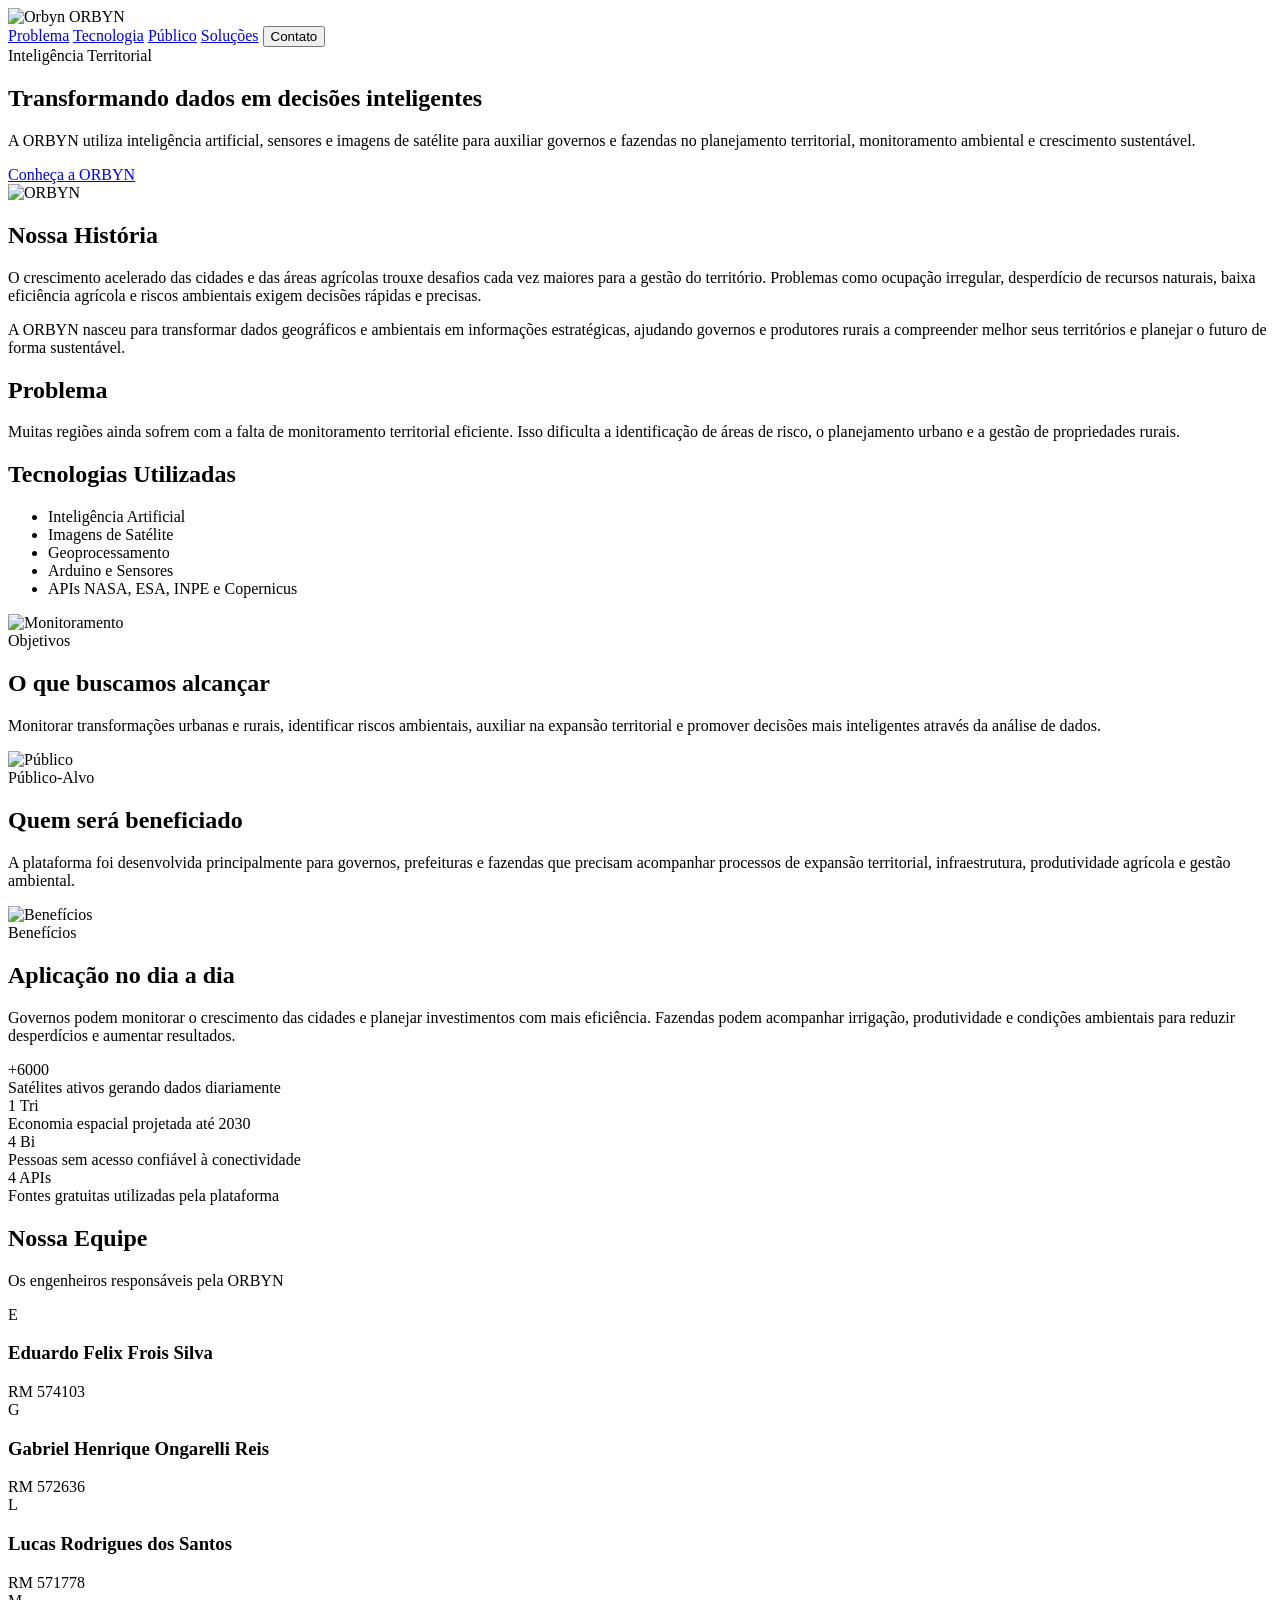
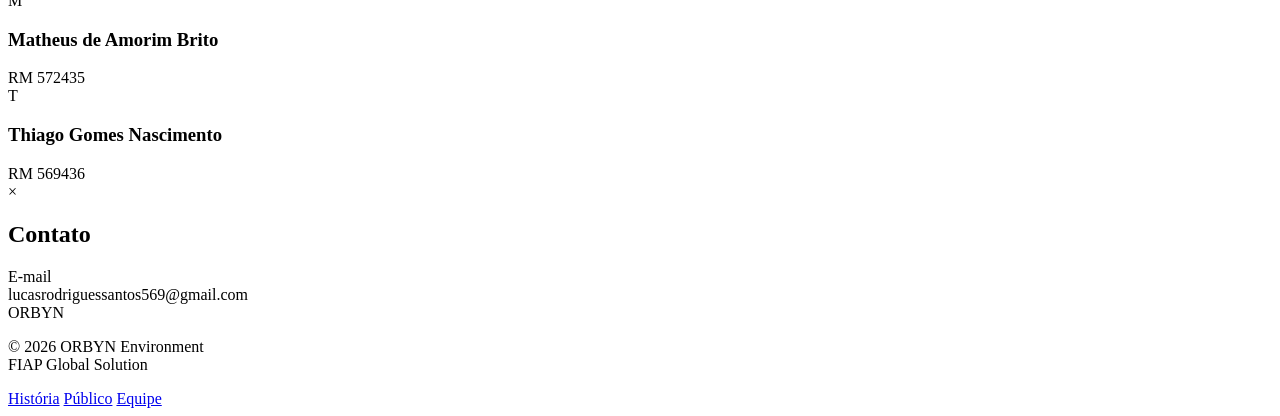
==== commit 6efc043f: "Update index.html" ====
--- a/view/index.html
+++ b/view/index.html
@@ -1,13 +1,15 @@
 <!DOCTYPE html>
-<html lang="pt-BR" data-tema="escuro">
-
+<html lang="pt-BR">
 <head>
 <meta charset="UTF-8">
 <meta name="viewport" content="width=device-width, initial-scale=1.0">
-<title>Orbyn Environment</title>
-<link rel="stylesheet" href="css/style.css">
+<title>ORBYN Environment</title>
+
+<link rel="stylesheet" href="style.css">
+
 <link rel="preconnect" href="https://fonts.googleapis.com">
 <link rel="preconnect" href="https://fonts.gstatic.com" crossorigin>
+
 <link href="https://fonts.googleapis.com/css2?family=Orbitron:wght@400;600;700&family=Inter:wght@300;400;500;600;700&display=swap" rel="stylesheet">
 </head>
 
@@ -15,173 +17,253 @@
 
 <header class="cabecalho">
 
-  <div class="logo-header">
-    <img src="img/orbyn_logo_sem_fundo2.png" alt="Orbyn">
-    <span>ORBYN</span>
-  </div>
-
-  <nav class="menu">
-    <a href="#sobre">Sobre</a>
-    <a href="#solucoes">Soluções</a>
-    <a href="#urbano">Urbano</a>
-    <a href="#agricultura">Agro</a>
-
-    <button class="btn-contato" onclick="abrirContato()">
-      Contato
-    </button>
-  </nav>
+<div class="logo-header">
+<img src="orbyn_logo_sem_fundo (1).png" alt="Orbyn">
+<span>ORBYN</span>
+</div>
+
+<nav class="menu">
+<a href="#problema">Problema</a>
+<a href="#tecnologia">Tecnologia</a>
+<a href="#publico">Público</a>
+<a href="#solucoes">Soluções</a>
+
+<button class="btn-contato" onclick="abrirContato()">
+Contato
+</button>
+</nav>
 
 </header>
 
 <section class="hero">
 
-  <div class="hero-texto">
-    <span class="tag">Startup Geoespacial</span>
-    <h1>Transformando territórios com inteligência espacial</h1>
-    <p>A Orbyn utiliza imagens de satélite, inteligência artificial e análise territorial para apoiar decisões mais inteligentes em cidades e áreas rurais.</p>
-    <a href="#sobre" class="btn-principal">Conheça a Orbyn</a>
-  </div>
-
-  <div class="hero-imagem">
-    <img src="img/orbyn_logo_sem_fundo2.png" alt="Logo Orbyn">
-  </div>
-
-</section>
-
-<section id="sobre" class="sobre-orbyn">
-
-  <div class="sobre-texto">
-    <h2>Sobre a Orbyn</h2>
-    <p>A <strong>Orbyn Environment</strong> é uma startup voltada para análise territorial inteligente, utilizando geotecnologia, inteligência artificial e dados de satélite.</p>
-    <p>Nossa plataforma monitora transformações urbanas e rurais em tempo real, identificando riscos ambientais, padrões de crescimento e oportunidades para desenvolvimento sustentável.</p>
-    <p>O objetivo é transformar grandes volumes de dados em informações acessíveis para governos, empresas e produtores rurais.</p>
-  </div>
-
-</section>
-
-<section id="stats" class="stats">
-
-  <div class="stats">
-
-    <div class="stat-item">
-      <div class="stat-numero" data-alvo="1" data-sufixo=" tri">1 tri</div>
-      <div class="stat-descricao">Economia espacial global projetada até 2030 — em US$</div>
-    </div>
-
-    <div class="stat-item">
-      <div class="stat-numero" data-alvo="6000" data-prefixo="+">+6.000</div>
-      <div class="stat-descricao">Satélites ativos em órbita gerando dados hoje</div>
-    </div>
-
-    <div class="stat-item">
-      <div class="stat-numero" data-alvo="4" data-sufixo=" bi">4 bi</div>
-      <div class="stat-descricao">Pessoas ainda sem acesso confiável à internet via satélite</div>
-    </div>
-
-    <div class="stat-item">
-      <div class="stat-numero" data-alvo="4" data-sufixo=" APIs">4 APIs</div>
-      <div class="stat-descricao">APIs abertas: NASA, ESA, INPE e Copernicus gratuitas</div>
-    </div>
-
-  </div>
+<div class="hero-texto">
+<span class="tag">Inteligência Territorial</span>
+
+<h1>Transformando dados em decisões inteligentes</h1>
+
+<p>
+A ORBYN utiliza inteligência artificial, sensores e imagens de satélite para auxiliar governos e fazendas no planejamento territorial, monitoramento ambiental e crescimento sustentável.
+</p>
+
+<a href="#historia" class="btn-principal">
+Conheça a ORBYN
+</a>
+</div>
+
+<div class="hero-imagem">
+<img src="orbyn_logo_sem_fundo (1).png" alt="ORBYN">
+</div>
+
+</section>
+
+<section id="historia" class="sobre-orbyn">
+
+<div class="sobre-texto">
+
+<h2>Nossa História</h2>
+
+<p>
+O crescimento acelerado das cidades e das áreas agrícolas trouxe desafios cada vez maiores para a gestão do território. Problemas como ocupação irregular, desperdício de recursos naturais, baixa eficiência agrícola e riscos ambientais exigem decisões rápidas e precisas.
+</p>
+
+<p>
+A ORBYN nasceu para transformar dados geográficos e ambientais em informações estratégicas, ajudando governos e produtores rurais a compreender melhor seus territórios e planejar o futuro de forma sustentável.
+</p>
+
+</div>
+
+</section>
+
+<section id="problema" class="sobre-orbyn">
+
+<div class="sobre-texto">
+
+<h2>Problema</h2>
+
+<p>
+Muitas regiões ainda sofrem com a falta de monitoramento territorial eficiente. Isso dificulta a identificação de áreas de risco, o planejamento urbano e a gestão de propriedades rurais.
+</p>
+
+</div>
+
+</section>
+
+<section id="tecnologia" class="sobre-orbyn">
+
+<div class="sobre-texto">
+
+<h2>Tecnologias Utilizadas</h2>
+
+<ul>
+<li>Inteligência Artificial</li>
+<li>Imagens de Satélite</li>
+<li>Geoprocessamento</li>
+<li>Arduino e Sensores</li>
+<li>APIs NASA, ESA, INPE e Copernicus</li>
+</ul>
+
+</div>
+
+</section>
+
+<section class="secao-destaque">
+
+<img src="1.avif" alt="Monitoramento">
+
+<div class="secao-texto">
+
+<span class="secao-tag">Objetivos</span>
+
+<h2>O que buscamos alcançar</h2>
+
+<p>
+Monitorar transformações urbanas e rurais, identificar riscos ambientais, auxiliar na expansão territorial e promover decisões mais inteligentes através da análise de dados.
+</p>
+
+</div>
+
+</section>
+
+<section id="publico" class="secao-destaque invertida">
+
+<img src="2.avif" alt="Público">
+
+<div class="secao-texto">
+
+<span class="secao-tag">Público-Alvo</span>
+
+<h2>Quem será beneficiado</h2>
+
+<p>
+A plataforma foi desenvolvida principalmente para governos, prefeituras e fazendas que precisam acompanhar processos de expansão territorial, infraestrutura, produtividade agrícola e gestão ambiental.
+</p>
+
+</div>
 
 </section>
 
 <section id="solucoes" class="secao-destaque">
-  <img src="img/1.avif" alt="Monitoramento">
-  <div class="secao-texto">
-    <span class="secao-tag">Monitoramento</span>
-    <h2>Análise territorial em tempo real</h2>
-    <p>A base da Orbyn é a tecnologia geoespacial. A plataforma utiliza imagens de satélite, dados geográficos e inteligência artificial para transformar grandes volumes de informações territoriais em mapas, alertas e recomendações estratégicas. Dessa forma, decisões podem ser tomadas com mais rapidez, precisão e embasamento.</p>
-  </div>
-</section>
-
-<section id="urbano" class="secao-destaque invertida">
-  <img src="img/2.avif" alt="Planejamento Urbano">
-  <div class="secao-texto">
-    <span class="secao-tag">Urbano</span>
-    <h2>Planejamento urbano inteligente</h2>
-    <p>No ambiente urbano, a Orbyn monitora o crescimento das cidades e identifica problemas de infraestrutura, ocupação irregular e áreas de risco. As análises ajudam gestores públicos e empresas a planejar melhor investimentos, serviços e expansão urbana de forma mais sustentável.</p>
-  </div>
-</section>
-
-<section id="agricultura" class="secao-destaque">
-  <img src="img/3.avif" alt="Agricultura">
-  <div class="secao-texto">
-    <span class="secao-tag">Agro</span>
-    <h2>Produtividade agrícola monitorada</h2>
-    <p>A Orbyn auxilia produtores rurais por meio do monitoramento de áreas agrícolas utilizando imagens de satélite e inteligência artificial. A plataforma analisa fatores como solo, clima, irrigação e produtividade, identificando riscos e oportunidades para aumentar a eficiência da produção e reduzir desperdícios.</p>
-  </div>
+
+<img src="3.avif" alt="Benefícios">
+
+<div class="secao-texto">
+
+<span class="secao-tag">Benefícios</span>
+
+<h2>Aplicação no dia a dia</h2>
+
+<p>
+Governos podem monitorar o crescimento das cidades e planejar investimentos com mais eficiência. Fazendas podem acompanhar irrigação, produtividade e condições ambientais para reduzir desperdícios e aumentar resultados.
+</p>
+
+</div>
+
+</section>
+
+<section class="stats">
+
+<div class="stat-item">
+<div class="stat-numero">+6000</div>
+<div class="stat-descricao">Satélites ativos gerando dados diariamente</div>
+</div>
+
+<div class="stat-item">
+<div class="stat-numero">1 Tri</div>
+<div class="stat-descricao">Economia espacial projetada até 2030</div>
+</div>
+
+<div class="stat-item">
+<div class="stat-numero">4 Bi</div>
+<div class="stat-descricao">Pessoas sem acesso confiável à conectividade</div>
+</div>
+
+<div class="stat-item">
+<div class="stat-numero">4 APIs</div>
+<div class="stat-descricao">Fontes gratuitas utilizadas pela plataforma</div>
+</div>
+
+</section>
+
+<section id="time" class="secao-time">
+
+<h2>Nossa Equipe</h2>
+
+<p class="subtitulo">
+Os engenheiros responsáveis pela ORBYN
+</p>
+
+<div class="cards-time">
+
+<div class="card-pessoa">
+<div class="avatar">E</div>
+<h3>Eduardo Felix Frois Silva</h3>
+<span>RM 574103</span>
+</div>
+
+<div class="card-pessoa">
+<div class="avatar">G</div>
+<h3>Gabriel Henrique Ongarelli Reis</h3>
+<span>RM 572636</span>
+</div>
+
+<div class="card-pessoa">
+<div class="avatar">L</div>
+<h3>Lucas Rodrigues dos Santos</h3>
+<span>RM 571778</span>
+</div>
+
+<div class="card-pessoa">
+<div class="avatar">M</div>
+<h3>Matheus de Amorim Brito</h3>
+<span>RM 572435</span>
+</div>
+
+<div class="card-pessoa">
+<div class="avatar">T</div>
+<h3>Thiago Gomes Nascimento</h3>
+<span>RM 569436</span>
+</div>
+
+</div>
+
 </section>
 
 <div id="modalContato" class="modal">
-  <div class="modal-box">
-    <span class="fechar" onclick="fecharContato()">&times;</span>
-    <h2>Contato</h2>
-    <div class="contato-item">
-      <div class="label">E-mail</div>
-      lucasrodriguessantos569@gmail.com
-    </div>
-  </div>
-</div>
-
-<section id="time" class="secao-time revelar">
-
-  <h2>Nossa Equipe</h2>
-  <p class="subtitulo">Os engenheiros por trás da Orbyn</p>
-
-  <div class="cards-time">
-
-    <div class="card-pessoa">
-      <div class="avatar">E</div>
-      <h3>Eduardo Felix Frois Silva</h3>
-      <span>RM 574103</span>
-    </div>
-
-    <div class="card-pessoa">
-      <div class="avatar">G</div>
-      <h3>Gabriel Henique Ongarelli Reis</h3>
-      <span>RM 572636</span>
-    </div>
-
-    <div class="card-pessoa">
-      <div class="avatar">L</div>
-      <h3>Lucas Rodrigues dos Santos</h3>
-      <span>RM 571778</span>
-    </div>
-
-    <div class="card-pessoa">
-      <div class="avatar">M</div>
-      <h3>Matheus de Amorim Brito</h3>
-      <span>RM 572435</span>
-    </div>
-
-    <div class="card-pessoa">
-      <div class="avatar">T</div>
-      <h3>Thiago Gomes Nascimento</h3>
-      <span>RM 569436</span>
-    </div>
-
-  </div>
-
-</section>
-
-<button id="btnTopo" class="btnTopo">⬆</button>
+
+<div class="modal-box">
+
+<span class="fechar" onclick="fecharContato()">&times;</span>
+
+<h2>Contato</h2>
+
+<div class="contato-item">
+<div class="label">E-mail</div>
+lucasrodriguessantos569@gmail.com
+</div>
+
+</div>
+
+</div>
 
 <footer>
-  <div class="footer-logo">ORBYN</div>
-  <p class="footer-texto">
-    © 2026 Orbyn Environment · FIAP Global Solutions<br>
-    Engenharia de Software
-  </p>
-  <nav class="footer-links">
-    <a href="#sobre">Sobre</a>
-    <a href="#solucoes">Soluções</a>
-    <a href="#time">Time</a>
-  </nav>
+
+<div class="footer-logo">ORBYN</div>
+
+<p class="footer-texto">
+© 2026 ORBYN Environment<br>
+FIAP Global Solution
+</p>
+
+<div class="footer-links">
+<a href="#historia">História</a>
+<a href="#publico">Público</a>
+<a href="#time">Equipe</a>
+</div>
+
 </footer>
 
-<script src="js/script.js"></script>
+
 
 </body>
 </html>
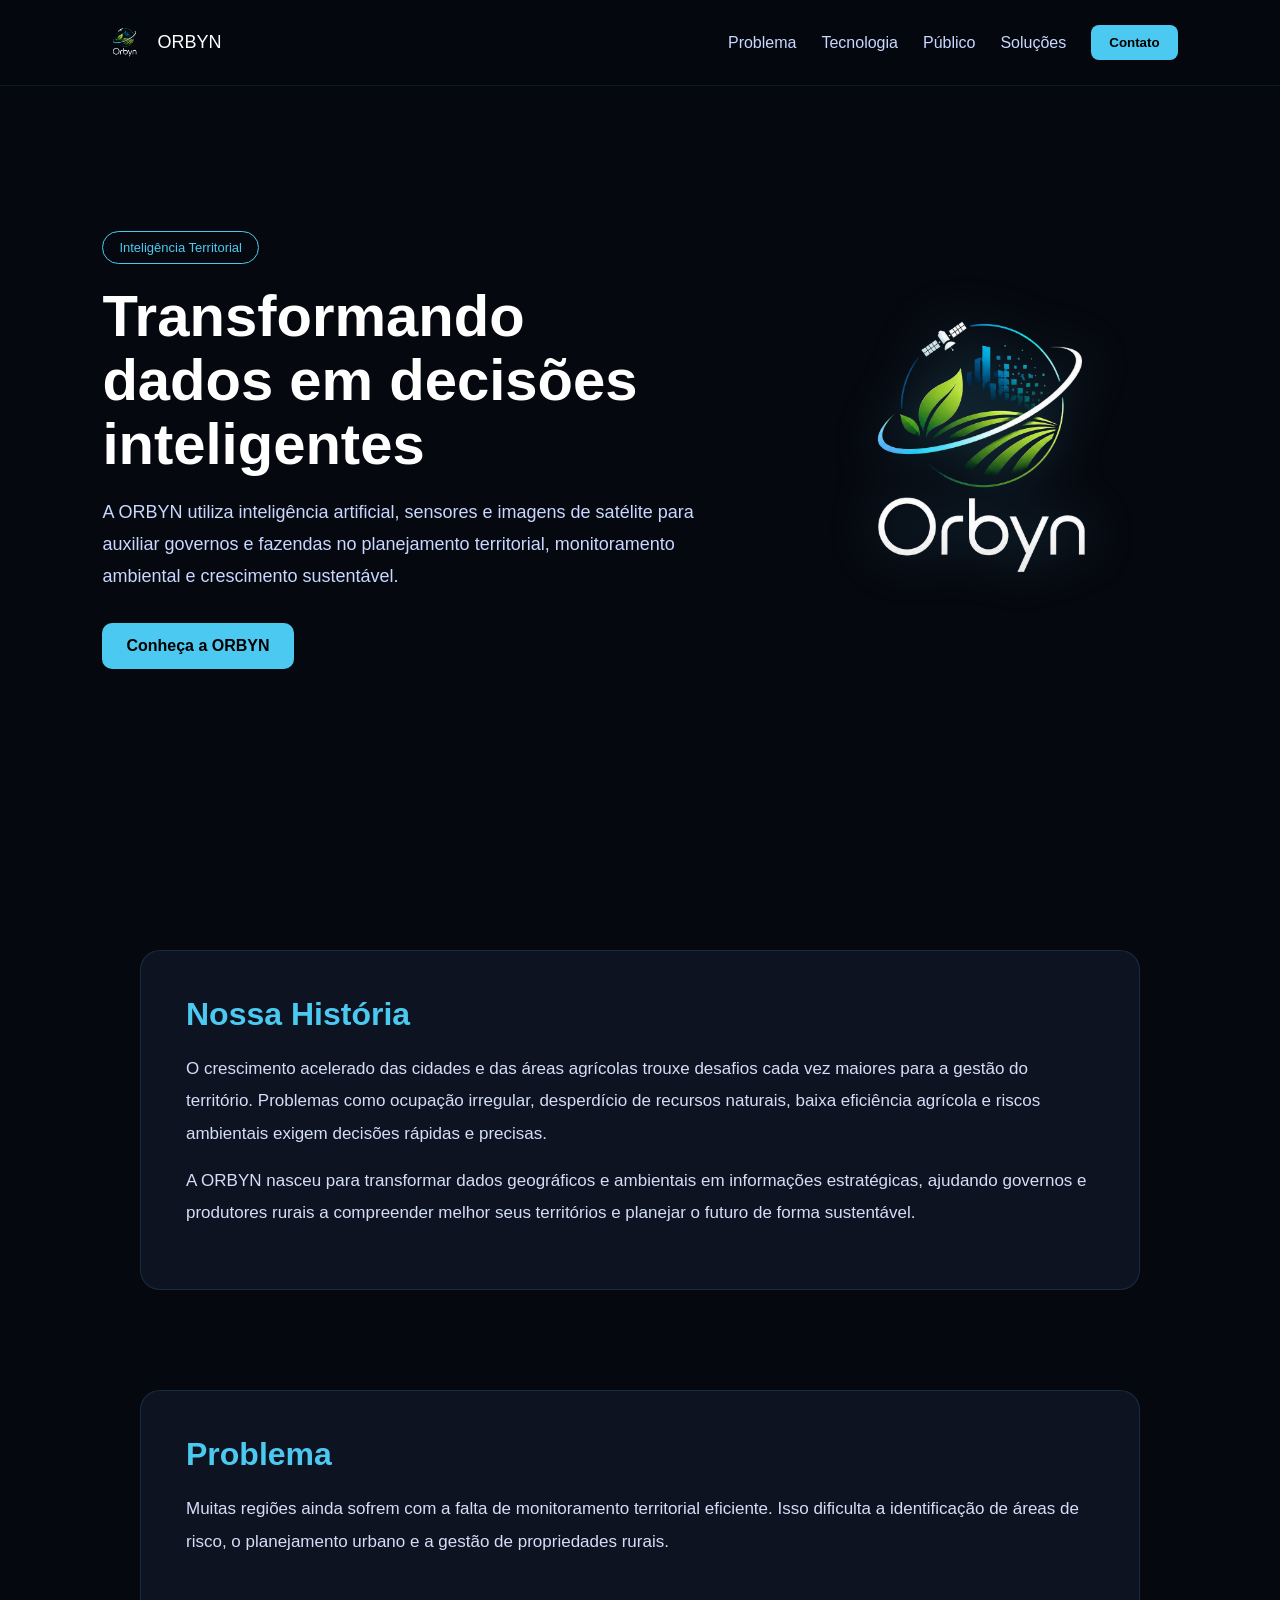
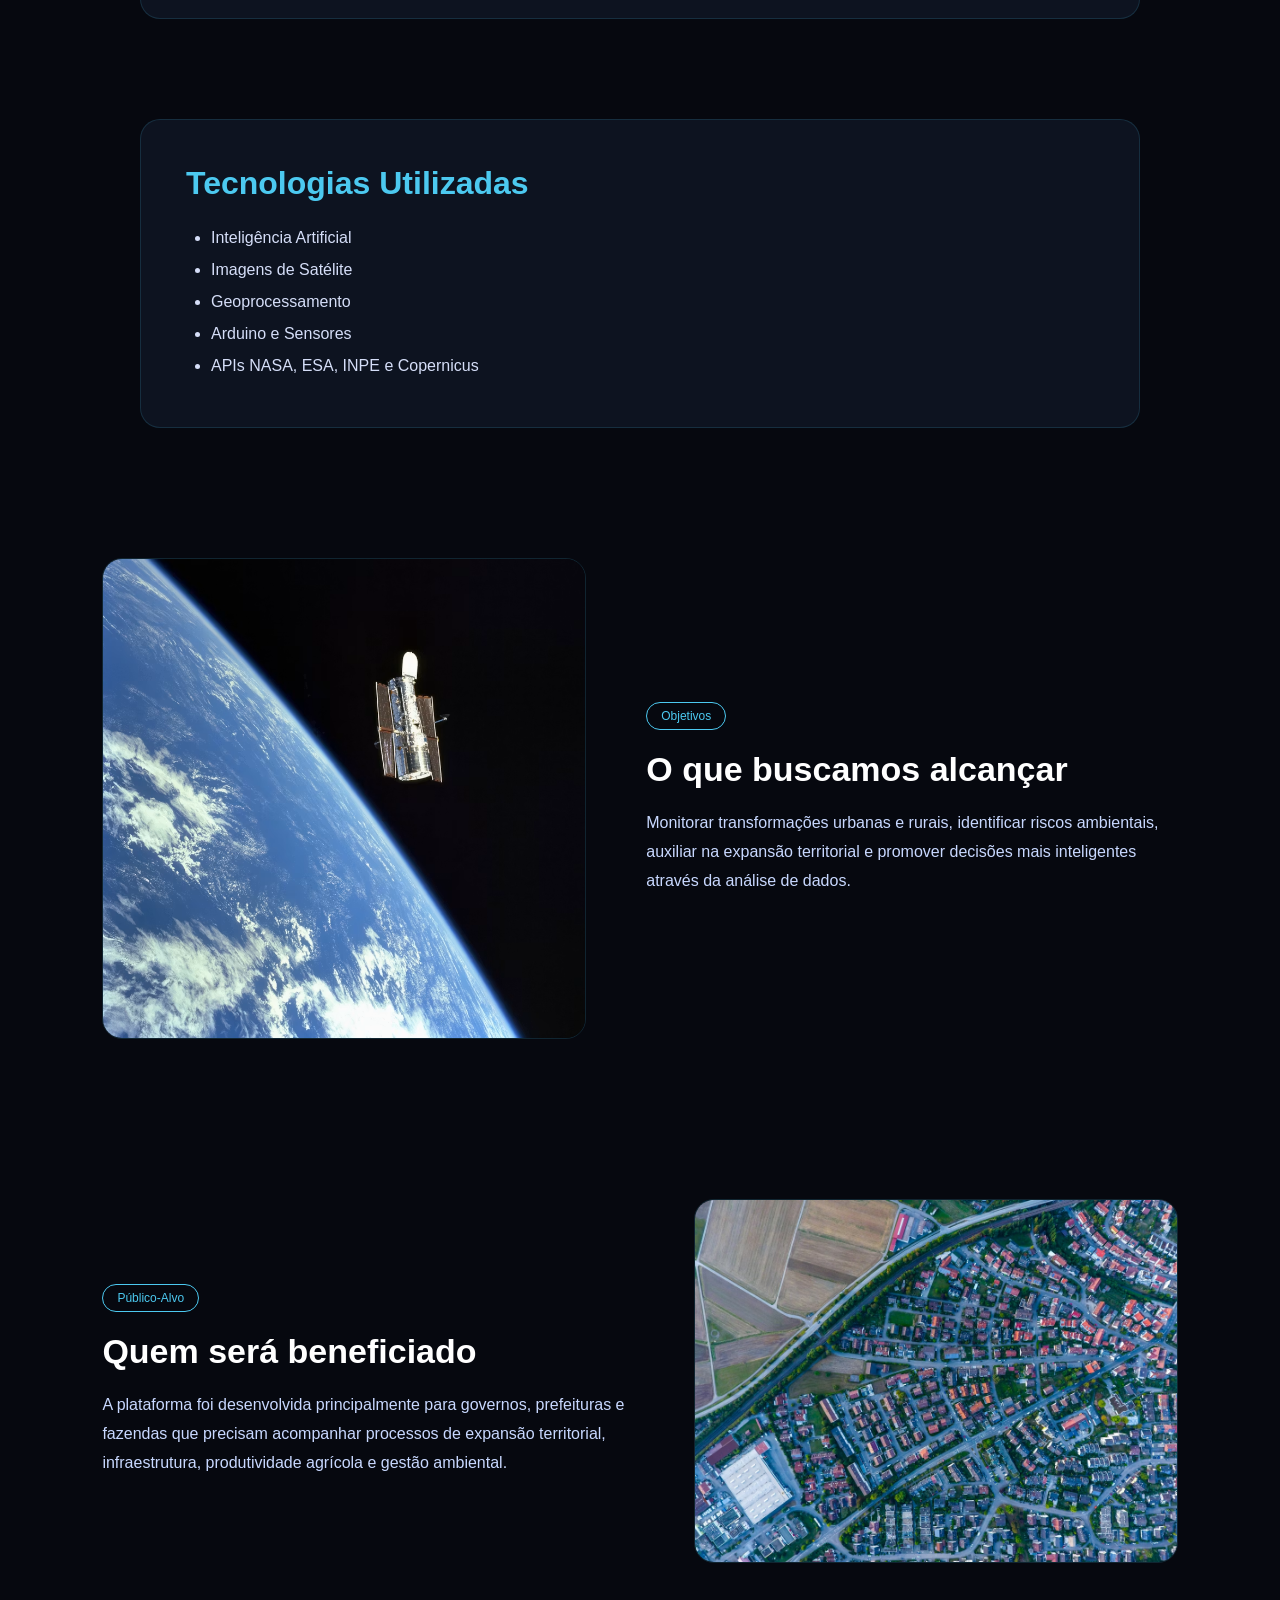
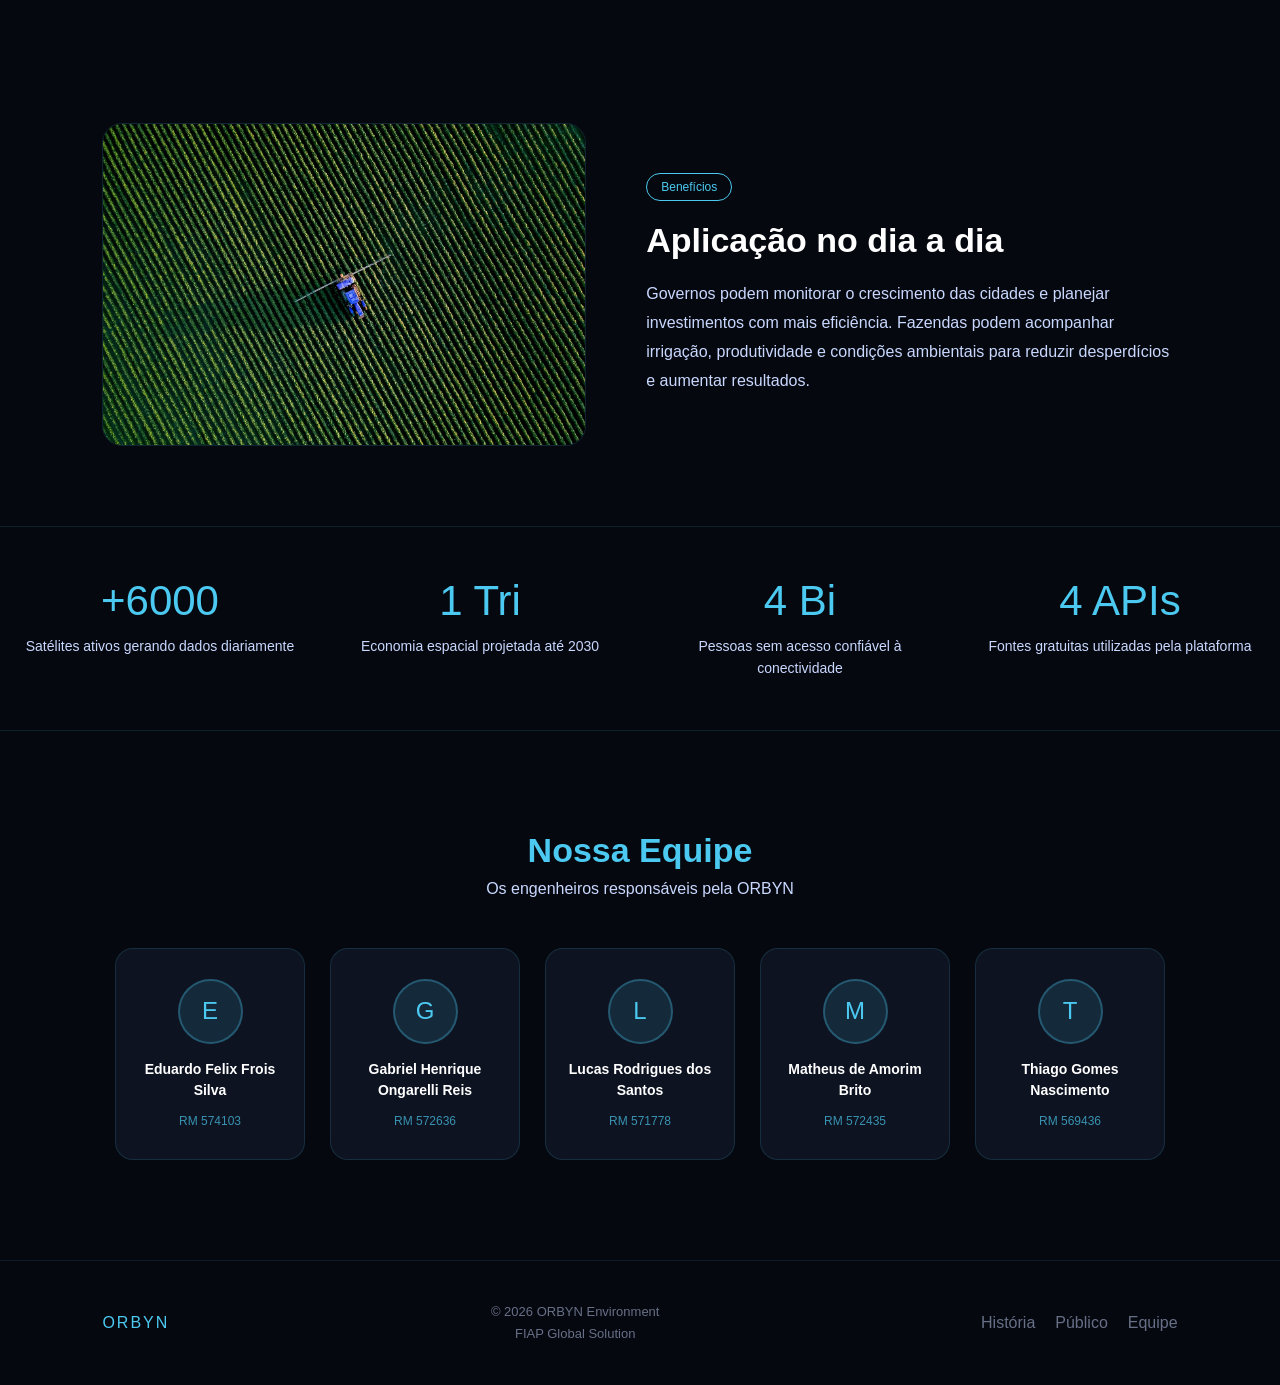
==== commit c7153489: "Criação do arquivo do link do repositório" ====
--- a/view/index.html
+++ b/view/index.html
@@ -5,7 +5,7 @@
 <meta name="viewport" content="width=device-width, initial-scale=1.0">
 <title>ORBYN Environment</title>
 
-<link rel="stylesheet" href="style.css">
+<link rel="stylesheet" href="css/style.css">
 
 <link rel="preconnect" href="https://fonts.googleapis.com">
 <link rel="preconnect" href="https://fonts.gstatic.com" crossorigin>
@@ -18,7 +18,7 @@
 <header class="cabecalho">
 
 <div class="logo-header">
-<img src="orbyn_logo_sem_fundo (1).png" alt="Orbyn">
+<img src="img/orbyn_logo_sem_fundo2.png" alt="Orbyn">
 <span>ORBYN</span>
 </div>
 
@@ -52,7 +52,7 @@
 </div>
 
 <div class="hero-imagem">
-<img src="orbyn_logo_sem_fundo (1).png" alt="ORBYN">
+<img src="img/orbyn_logo_sem_fundo2.png" alt="ORBYN">
 </div>
 
 </section>
@@ -109,7 +109,7 @@
 
 <section class="secao-destaque">
 
-<img src="1.avif" alt="Monitoramento">
+<img src="img/1.avif" alt="Monitoramento">
 
 <div class="secao-texto">
 
@@ -127,7 +127,7 @@
 
 <section id="publico" class="secao-destaque invertida">
 
-<img src="2.avif" alt="Público">
+<img src="img/2.avif" alt="Público">
 
 <div class="secao-texto">
 
@@ -145,7 +145,7 @@
 
 <section id="solucoes" class="secao-destaque">
 
-<img src="3.avif" alt="Benefícios">
+<img src="img/3.avif" alt="Benefícios">
 
 <div class="secao-texto">
 
--- a/view/css/style.css
+++ b/view/css/style.css
@@ -0,0 +1,466 @@
+:root{
+    --azul:#4cc9f0;
+    --cartao:#0d1320;
+    --cinza:#c8d8ff;
+    --branco:#ffffff;
+    --fonte-titulo:'Orbitron',sans-serif;
+}
+
+*{
+    margin:0;
+    padding:0;
+    box-sizing:border-box;
+    scroll-behavior:smooth;
+}
+
+body{
+    background:#06080f;
+    color:var(--branco);
+    font-family:'Inter',sans-serif;
+    overflow-x:hidden;
+}
+
+img{
+    max-width:100%;
+    display:block;
+}
+
+@keyframes aparecer{
+    from{
+        opacity:0;
+        transform:translateY(30px);
+    }
+    to{
+        opacity:1;
+        transform:translateY(0);
+    }
+}
+
+@keyframes flutuar{
+    0%,100%{
+        transform:translateY(0);
+    }
+    50%{
+        transform:translateY(-15px);
+    }
+}
+
+.cabecalho{
+    position:fixed;
+    top:0;
+    left:0;
+    width:100%;
+    display:flex;
+    justify-content:space-between;
+    align-items:center;
+    padding:20px 8%;
+    background:rgba(6,8,15,.9);
+    backdrop-filter:blur(12px);
+    z-index:1000;
+    border-bottom:1px solid rgba(76,201,240,.1);
+}
+
+.logo-header{
+    display:flex;
+    align-items:center;
+    gap:10px;
+}
+
+.logo-header img{
+    width:45px;
+}
+
+.logo-header span{
+    font-family:var(--fonte-titulo);
+    font-size:18px;
+}
+
+.menu{
+    display:flex;
+    align-items:center;
+    gap:25px;
+}
+
+.menu a{
+    text-decoration:none;
+    color:var(--cinza);
+    transition:.3s;
+}
+
+.menu a:hover{
+    color:var(--azul);
+}
+
+.btn-contato{
+    padding:10px 18px;
+    border:none;
+    background:var(--azul);
+    border-radius:8px;
+    font-weight:600;
+    cursor:pointer;
+    color:#000;
+    transition:.3s;
+}
+
+.btn-contato:hover{
+    transform:translateY(-2px);
+}
+
+.hero{
+    min-height:100vh;
+    display:flex;
+    align-items:center;
+    justify-content:center;
+    gap:80px;
+    padding:0 8%;
+}
+
+.hero-texto{
+    max-width:600px;
+    animation:aparecer 1s;
+}
+
+.tag{
+    display:inline-block;
+    padding:8px 16px;
+    border:1px solid var(--azul);
+    border-radius:20px;
+    color:var(--azul);
+    margin-bottom:20px;
+    font-size:13px;
+}
+
+.hero h1{
+    font-size:58px;
+    line-height:1.1;
+    font-family:var(--fonte-titulo);
+    margin-bottom:20px;
+}
+
+.hero p{
+    font-size:18px;
+    line-height:1.8;
+    color:var(--cinza);
+    margin-bottom:30px;
+}
+
+.btn-principal{
+    display:inline-block;
+    padding:14px 24px;
+    background:var(--azul);
+    color:#000;
+    text-decoration:none;
+    font-weight:600;
+    border-radius:10px;
+    transition:.3s;
+}
+
+.btn-principal:hover{
+    transform:translateY(-3px);
+}
+
+.hero-imagem img{
+    width:420px;
+    animation:flutuar 4s ease-in-out infinite;
+    filter:drop-shadow(0 0 25px rgba(76,201,240,.3));
+}
+
+.sobre-orbyn{
+    padding:50px 8%;
+}
+
+.sobre-texto{
+    max-width:1000px;
+    margin:auto;
+    padding:45px;
+    background:var(--cartao);
+    border-radius:20px;
+    border:1px solid rgba(76,201,240,.15);
+}
+
+.sobre-texto h2{
+    color:var(--azul);
+    font-family:var(--fonte-titulo);
+    font-size:32px;
+    margin-bottom:20px;
+}
+
+.sobre-texto p{
+    color:#d5def8;
+    line-height:1.9;
+    margin-bottom:15px;
+    font-size:17px;
+}
+
+.sobre-texto ul{
+    padding-left:25px;
+    margin-top:15px;
+}
+
+.sobre-texto li{
+    color:#d5def8;
+    line-height:2;
+}
+
+.sobre-texto strong{
+    color:var(--azul);
+}
+
+.secao-destaque{
+    display:flex;
+    align-items:center;
+    gap:60px;
+    padding:80px 8%;
+}
+
+.secao-destaque img{
+    width:45%;
+    border-radius:20px;
+    border:1px solid rgba(76,201,240,.15);
+}
+
+.invertida{
+    flex-direction:row-reverse;
+}
+
+.secao-texto{
+    flex:1;
+}
+
+.secao-tag{
+    display:inline-block;
+    padding:6px 14px;
+    border:1px solid var(--azul);
+    border-radius:20px;
+    color:var(--azul);
+    font-size:12px;
+    margin-bottom:20px;
+}
+
+.secao-texto h2{
+    font-size:34px;
+    font-family:var(--fonte-titulo);
+    margin-bottom:20px;
+}
+
+.secao-texto p{
+    color:var(--cinza);
+    line-height:1.8;
+}
+
+.stats{
+    display:grid;
+    grid-template-columns:repeat(auto-fit,minmax(250px,1fr));
+    border-top:1px solid rgba(76,201,240,.12);
+    border-bottom:1px solid rgba(76,201,240,.12);
+}
+
+.stat-item{
+    text-align:center;
+    padding:50px 20px;
+}
+
+.stat-numero{
+    font-size:42px;
+    font-family:var(--fonte-titulo);
+    color:var(--azul);
+    margin-bottom:10px;
+}
+
+.stat-descricao{
+    color:var(--cinza);
+    line-height:1.6;
+    font-size:14px;
+}
+
+.secao-time{
+    padding:100px 8%;
+    text-align:center;
+}
+
+.secao-time h2{
+    font-size:34px;
+    color:var(--azul);
+    font-family:var(--fonte-titulo);
+    margin-bottom:10px;
+}
+
+.subtitulo{
+    color:var(--cinza);
+    margin-bottom:50px;
+}
+
+.cards-time{
+    display:flex;
+    flex-wrap:wrap;
+    justify-content:center;
+    gap:25px;
+}
+
+.card-pessoa{
+    width:190px;
+    background:var(--cartao);
+    border:1px solid rgba(76,201,240,.15);
+    border-radius:18px;
+    padding:30px 20px;
+    transition:.3s;
+}
+
+.card-pessoa:hover{
+    transform:translateY(-8px);
+    border-color:rgba(76,201,240,.4);
+}
+
+.avatar{
+    width:65px;
+    height:65px;
+    margin:0 auto 15px;
+    border-radius:50%;
+    background:rgba(76,201,240,.12);
+    border:2px solid rgba(76,201,240,.3);
+    display:flex;
+    align-items:center;
+    justify-content:center;
+    font-family:var(--fonte-titulo);
+    font-size:24px;
+    color:var(--azul);
+}
+
+.card-pessoa h3{
+    font-size:14px;
+    line-height:1.5;
+    margin-bottom:10px;
+}
+
+.card-pessoa span{
+    color:rgba(76,201,240,.7);
+    font-size:12px;
+}
+
+.modal{
+    display:none;
+    position:fixed;
+    inset:0;
+    background:rgba(0,0,0,.8);
+    justify-content:center;
+    align-items:center;
+    z-index:9999;
+}
+
+.modal-box{
+    width:320px;
+    background:var(--cartao);
+    padding:35px;
+    border-radius:15px;
+    border:1px solid rgba(76,201,240,.2);
+    position:relative;
+}
+
+.modal-box h2{
+    color:var(--azul);
+    margin-bottom:20px;
+    font-family:var(--fonte-titulo);
+}
+
+.contato-item{
+    background:#131c2d;
+    padding:15px;
+    border-radius:10px;
+    color:#d5def8;
+    border:1px solid rgba(76,201,240,.15);
+}
+
+.label{
+    font-size:11px;
+    color:var(--azul);
+    margin-bottom:6px;
+}
+
+.fechar{
+    position:absolute;
+    top:10px;
+    right:15px;
+    font-size:28px;
+    cursor:pointer;
+}
+
+footer{
+    padding:40px 8%;
+    border-top:1px solid rgba(76,201,240,.1);
+    display:flex;
+    justify-content:space-between;
+    align-items:center;
+    flex-wrap:wrap;
+    gap:20px;
+}
+
+.footer-logo{
+    font-family:var(--fonte-titulo);
+    color:var(--azul);
+    letter-spacing:2px;
+}
+
+.footer-texto{
+    color:rgba(200,216,255,.5);
+    text-align:center;
+    font-size:13px;
+    line-height:1.7;
+}
+
+.footer-links{
+    display:flex;
+    gap:20px;
+}
+
+.footer-links a{
+    text-decoration:none;
+    color:rgba(200,216,255,.5);
+    transition:.3s;
+}
+
+.footer-links a:hover{
+    color:var(--azul);
+}
+
+@media(max-width:900px){
+    .menu{
+        display:none;
+    }
+
+    .hero{
+        flex-direction:column-reverse;
+        text-align:center;
+        padding:120px 20px 60px;
+        gap:30px;
+    }
+
+    .hero h1{
+        font-size:38px;
+    }
+
+    .hero-imagem img{
+        width:250px;
+    }
+
+    .secao-destaque,
+    .invertida{
+        flex-direction:column;
+    }
+
+    .secao-destaque img{
+        width:100%;
+    }
+
+    .sobre-texto{
+        padding:30px;
+    }
+
+    .stats{
+        grid-template-columns:1fr;
+    }
+
+    footer{
+        flex-direction:column;
+        text-align:center;
+    }
+}
